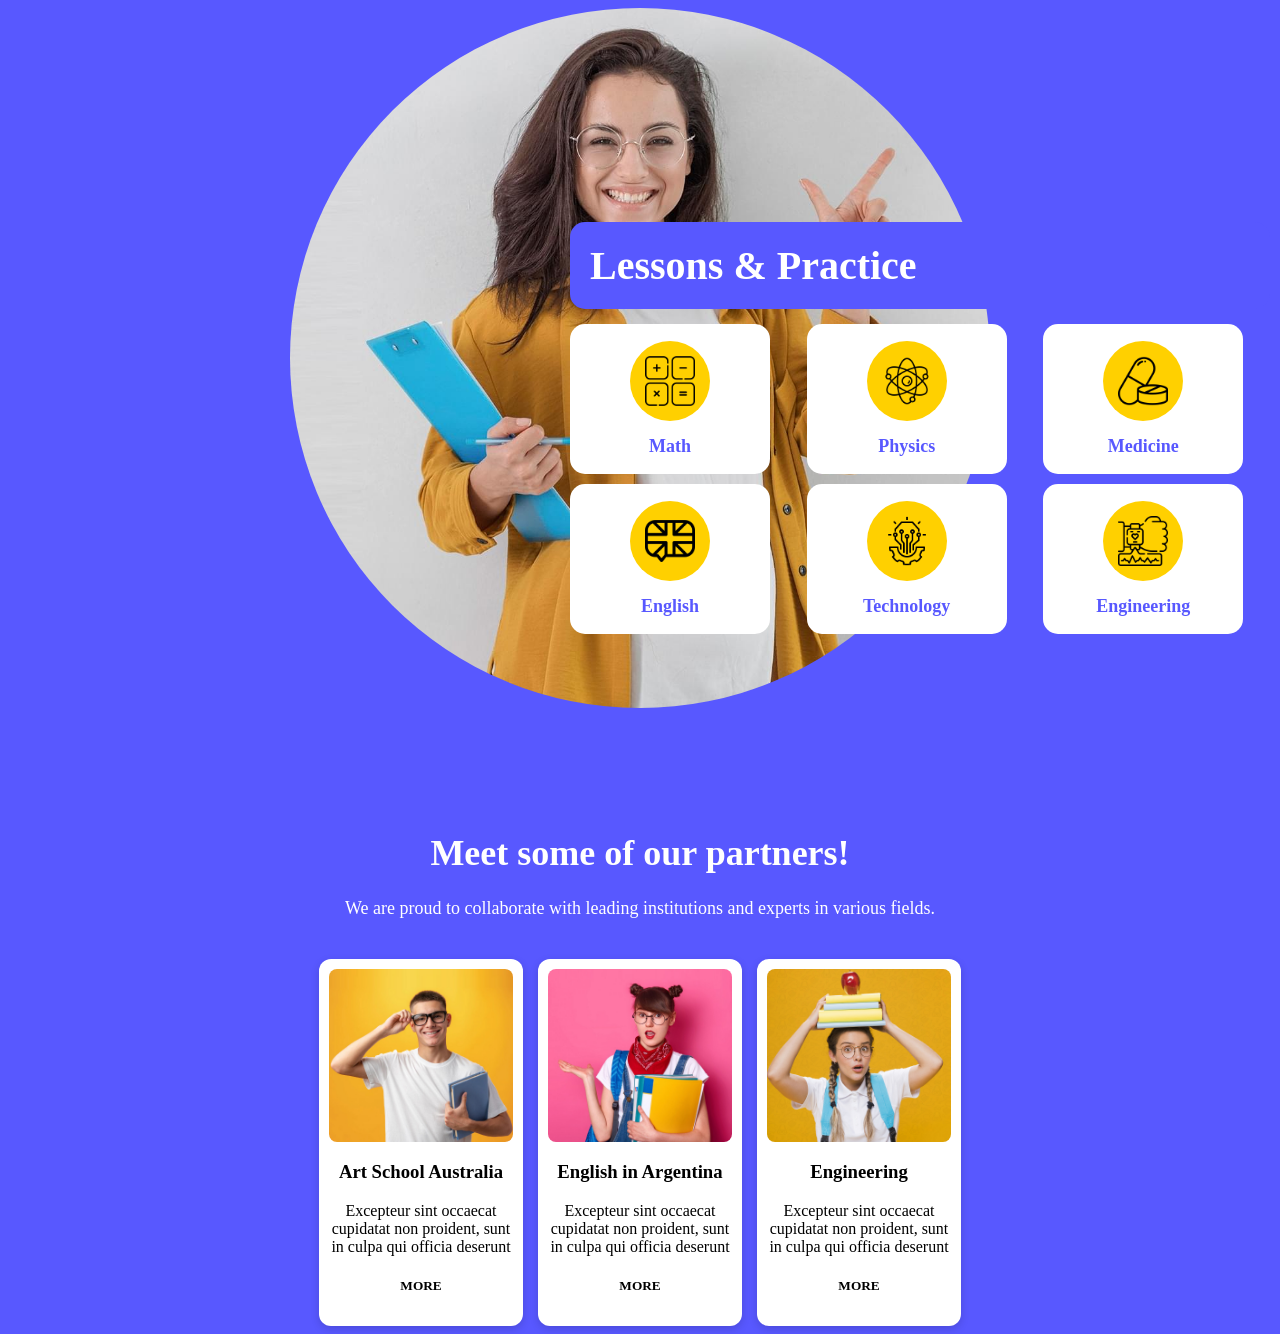
==== lab_3/lab3.html @ 1a6c510c "idk" ====
<html>
    <head>
        <link rel="stylesheet" href="./lab3.css"/>
    </head>
    <body>
        <div class="div12">
            <div class="div1"></div>
            <div class="idkblock1">
                <div class="textblock1"><b>Lessons & Practice</b></div>
                    <div class="textblock">
                        <div class="block1">
                            <div class="image1">
                                <div class="image12"></div>
                            </div>
                            <div class="blocktext1"><b>Math</b></div>
                        </div>
                        <div class="block1">
                            <div class="image1">
                                <div class="image13"></div>
                            </div>
                            <div class="blocktext1"><b>Physics</b></div>
                        </div>
                        <div class="block1">
                            <div class="image1">
                                <div class="image14"></div>
                            </div>
                            <div class="blocktext1"><b>Medicine</b></div>
                        </div>
                        <div class="block1">
                            <div class="image1">
                                <div class="image15"></div>
                            </div>
                            <div class="blocktext1"><b>English</b></div>
                        </div>
                        <div class="block1">
                            <div class="image1">
                                <div class="image16"></div>
                            </div>
                            <div class="blocktext1"><b>Technology</b></div>
                        </div>
                        <div class="block1">
                            <div class="image1">
                                <div class="image17"></div>
                            </div>
                            <div class="blocktext1"><b>Engineering</b></div>
                        </div>
                    </div>
                </div>
            </div>
        <div class="block2">
            <div class="blocktext2">
                <b><h1>Meet some of our partners!</h1></b>
                We are proud to collaborate with leading institutions and experts in various fields.
            </div>
            <div class="cards">
                <div class="card">
                    <img src="images/fg.jpg" alt="xz">
                    <h3><b>Art School Australia</b></h3>
                    <p>
                        Excepteur sint occaecat cupidatat non
                        proident, sunt in culpa qui officia deserunt
                    </p>
                    <div><h5>MORE</h5></div>
                </div>
                <div class="card">
                    <img src="images/22.jpg" alt="xz">
                    <h3><b>English in Argentina</b></h3>
                    <p>
                        Excepteur sint occaecat cupidatat non
                        proident, sunt in culpa qui officia deserunt
                    </p>
                    <div><h5>MORE</h5></div>
                </div>
                <div class="card">
                    <img src="images/fgfgg.jpg" alt="xz">
                    <h3><b>Engineering</b></h3>
                    <p>
                        Excepteur sint occaecat cupidatat non
                        proident, sunt in culpa qui officia deserunt
                    </p>
                    <div><h5>MORE</h5></div>
                </div>
            </div>
        </div>
    </body>
</html>
---- lab_3/lab3.css ----
body {
    background-color: rgb(88, 88, 255);
}
.div12 {
    width: 700px;
    height: 700px;
    margin: 0 auto;
    position: relative;
    display: flex;
    justify-content: center;
    align-items: center;
}

.div1 {
    width: 700px;
    height: 700px;
    background-image: url("images/bbvv.jpg");
    background-size: cover;
    background-position: center;
    border-radius: 100%;
    position: absolute;
    top: 0;
    left: 0;
    z-index: 0;
}

.idkblock1 {
    width: 700px;
    position: absolute;
    top: 60%;
    left: 90%;
    transform: translate(-50%, -50%);
    z-index: 1;
}

.textblock1 {
    width: 100%;
    height: auto;
    font-size: 40px;
    color: white;
    background-color: rgb(88, 88, 255);
    padding: 20px;
    box-sizing: border-box;
    border-radius: 15px;
}

.textblock {
    width: 100%;
    height: auto;
    display: grid;
    grid-template-columns: repeat(3, 1fr);
    gap: 10px;
    padding-top: 15px;
    box-sizing: border-box;
}

.block1 {
    width: 200px;
    height: 150px;
    gap: 15px;
    display: flex;
    flex-direction: column;
    justify-content: center;
    align-items: center;
    background-color: white;
    border-radius: 15px;
}
.image1 {
    width: 80px;
    height: 80px;
    display: flex;
    justify-content: center;
    align-items: center;
    background-color: rgb(255, 208, 0);
    border-radius: 100%;
}
.image12 {
    width: 50px;
    height: 50px;
    background-image: url("images/maths.png");
    background-size: cover;
    background-position: center;
}
.image13 {
    width: 50px;
    height: 50px;
    background-image: url("images/atom.png");
    background-size: cover;
    background-position: center;
}
.image14 {
    width: 50px;
    height: 50px;
    background-image: url("images/medicine.png");
    background-size: cover;
    background-position: center;
}
.image15 {
    width: 50px;
    height: 50px;
    background-image: url("images/english-language.png");
    background-size: cover;
    background-position: center;
}
.image16 {
    width: 50px;
    height: 50px;
    background-image: url("images/technology.png");
    background-size: cover;
    background-position: center;
}
.image17 {
    width: 50px;
    height: 50px;
    background-image: url("images/smart-watch.png");
    background-size: cover;
    background-position: center;
}
.blocktext1 {
    font-size: 18px;
    color: rgb(88, 88, 255);
}
.block2 {
    width: auto;
    height:auto;
}
.blocktext2 {
    font-size: 18px;
    color: white;
    display: flex;
    justify-content: center;
    align-items: center;
    flex-direction: column;
    padding-top: 100px;
}
.cards {
    width: auto;
    display: flex;
    justify-content: center;
    align-items: stretch;
    gap: 15px;
    padding-top: 40px;
}

.card {
    width: 184px;
    background-color: white;
    border-radius: 12px;
    padding: 10px;
    flex-direction: column;
    align-items: center;
    text-align: center;
    box-shadow: 0 3px 8px rgba(0, 0, 0, 0.15);
}
.card img {
    width: 100%;
    height: 173px;
    object-fit: cover;
    border-radius: 8px;
}
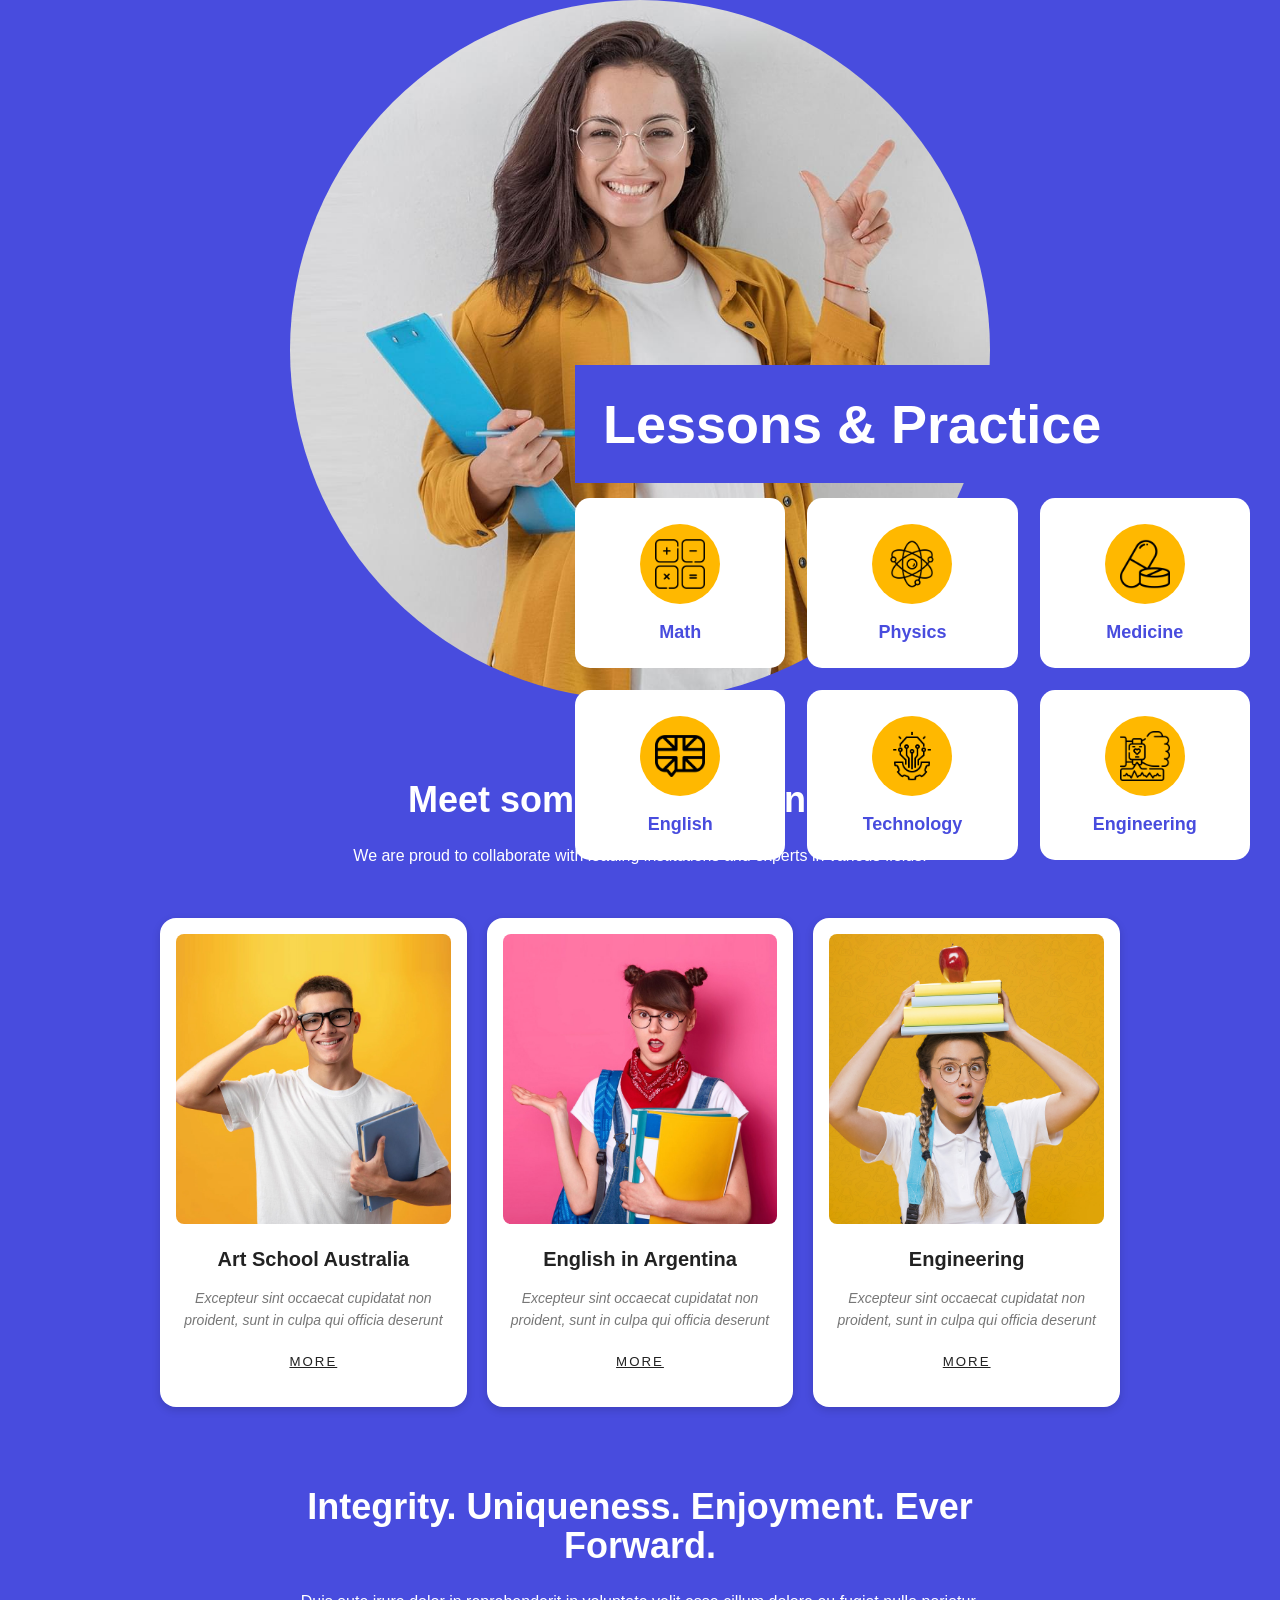
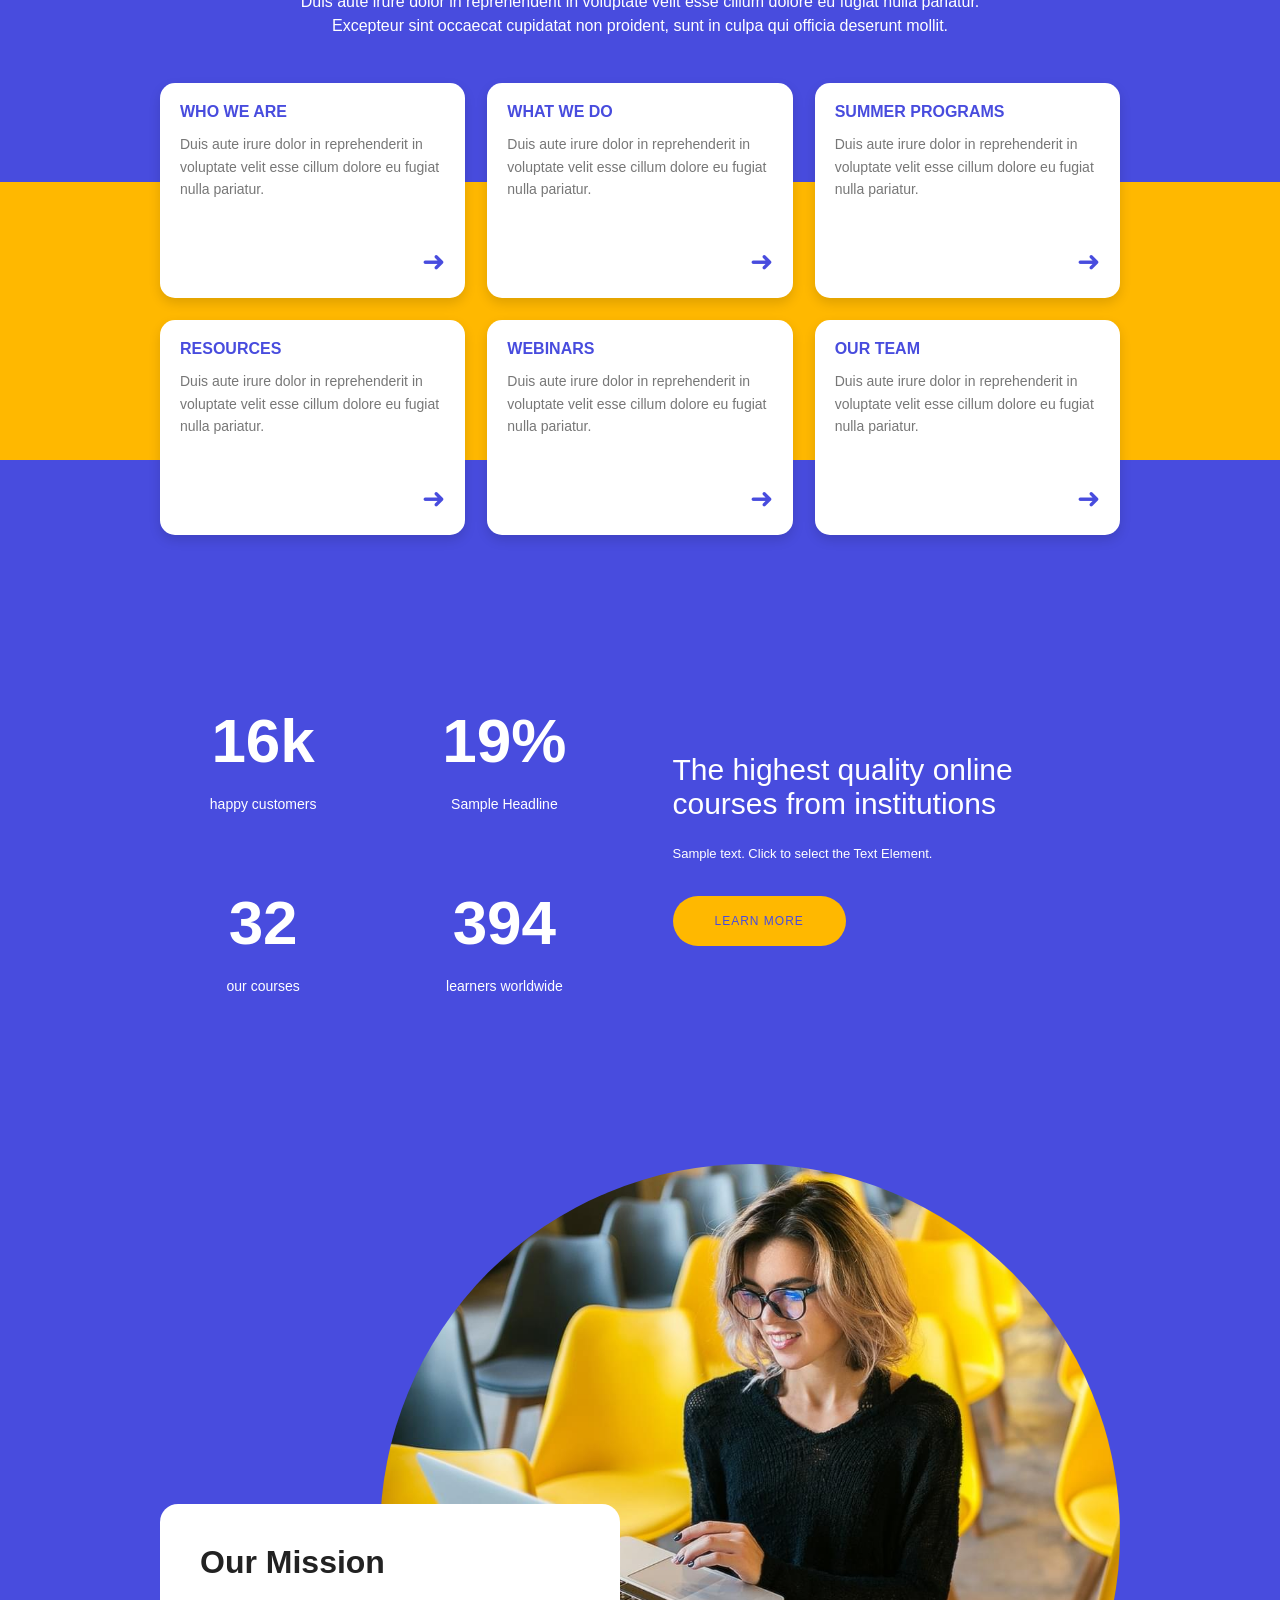
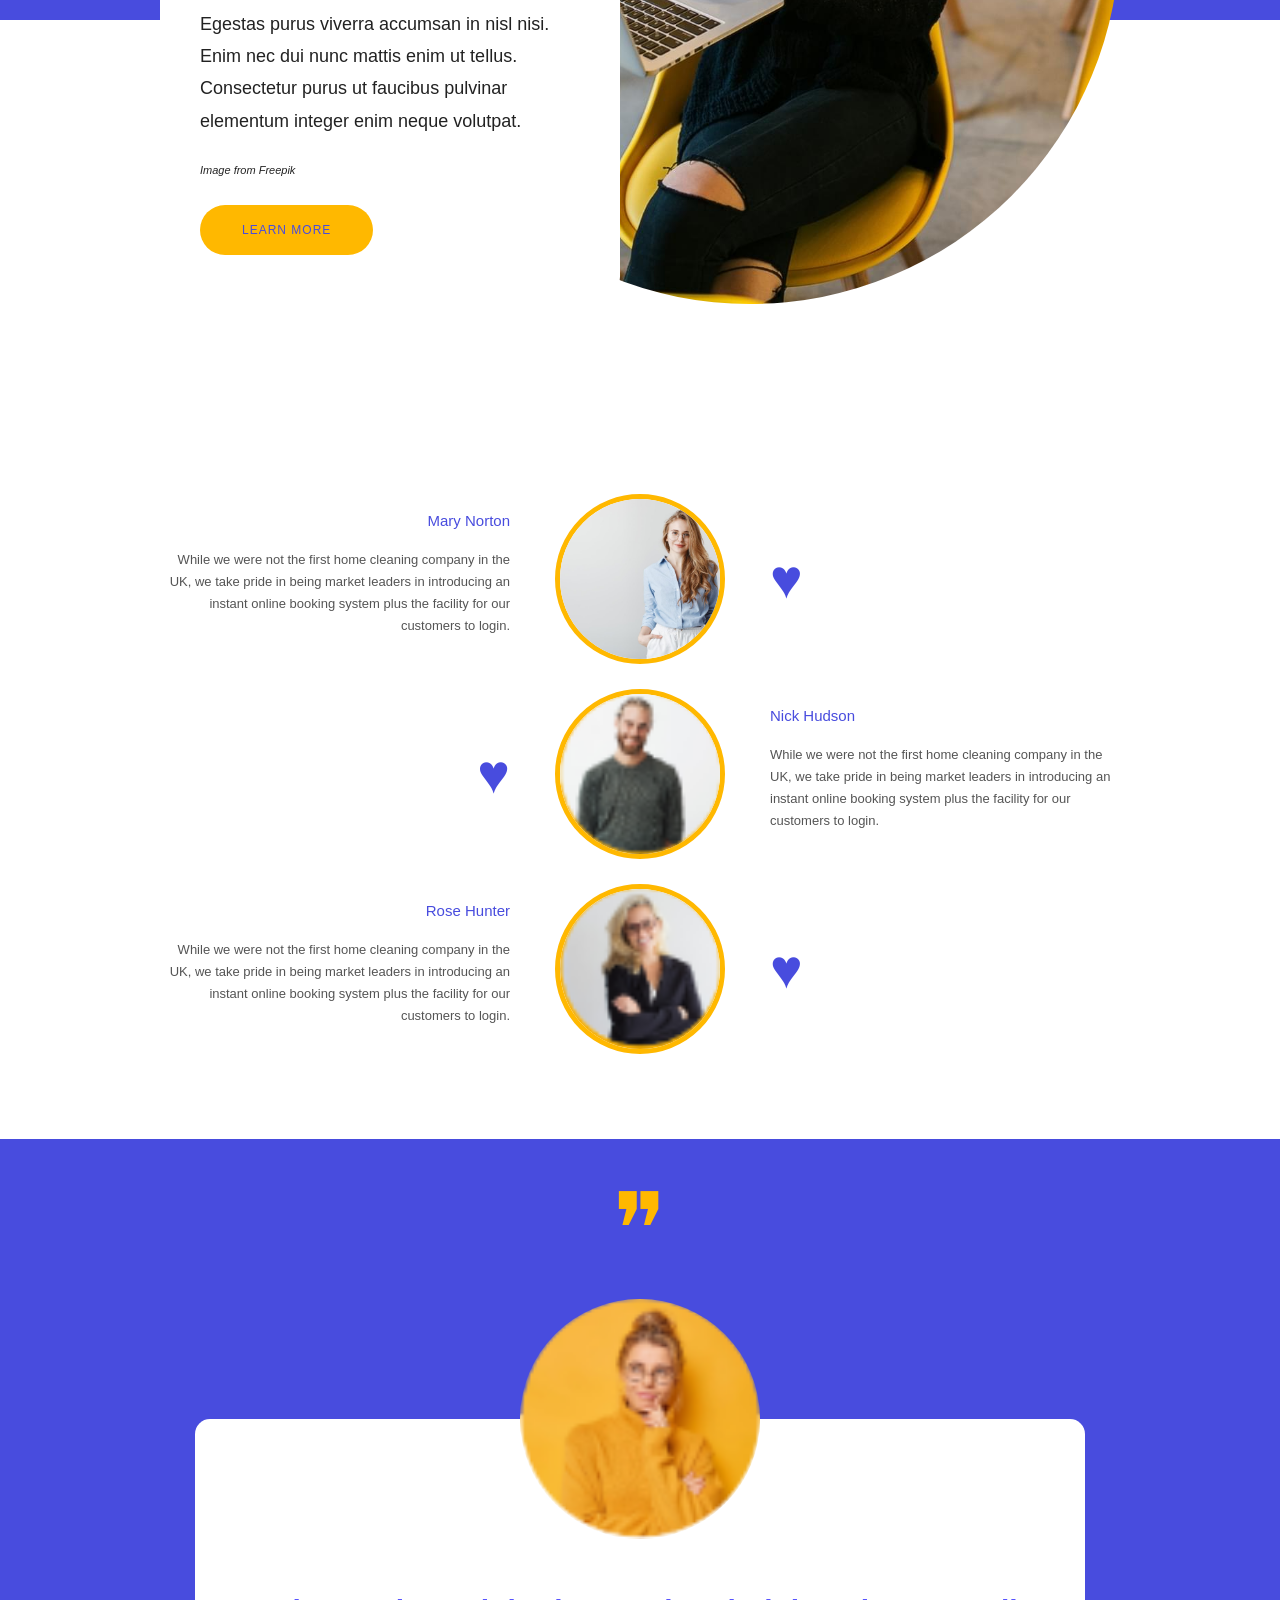
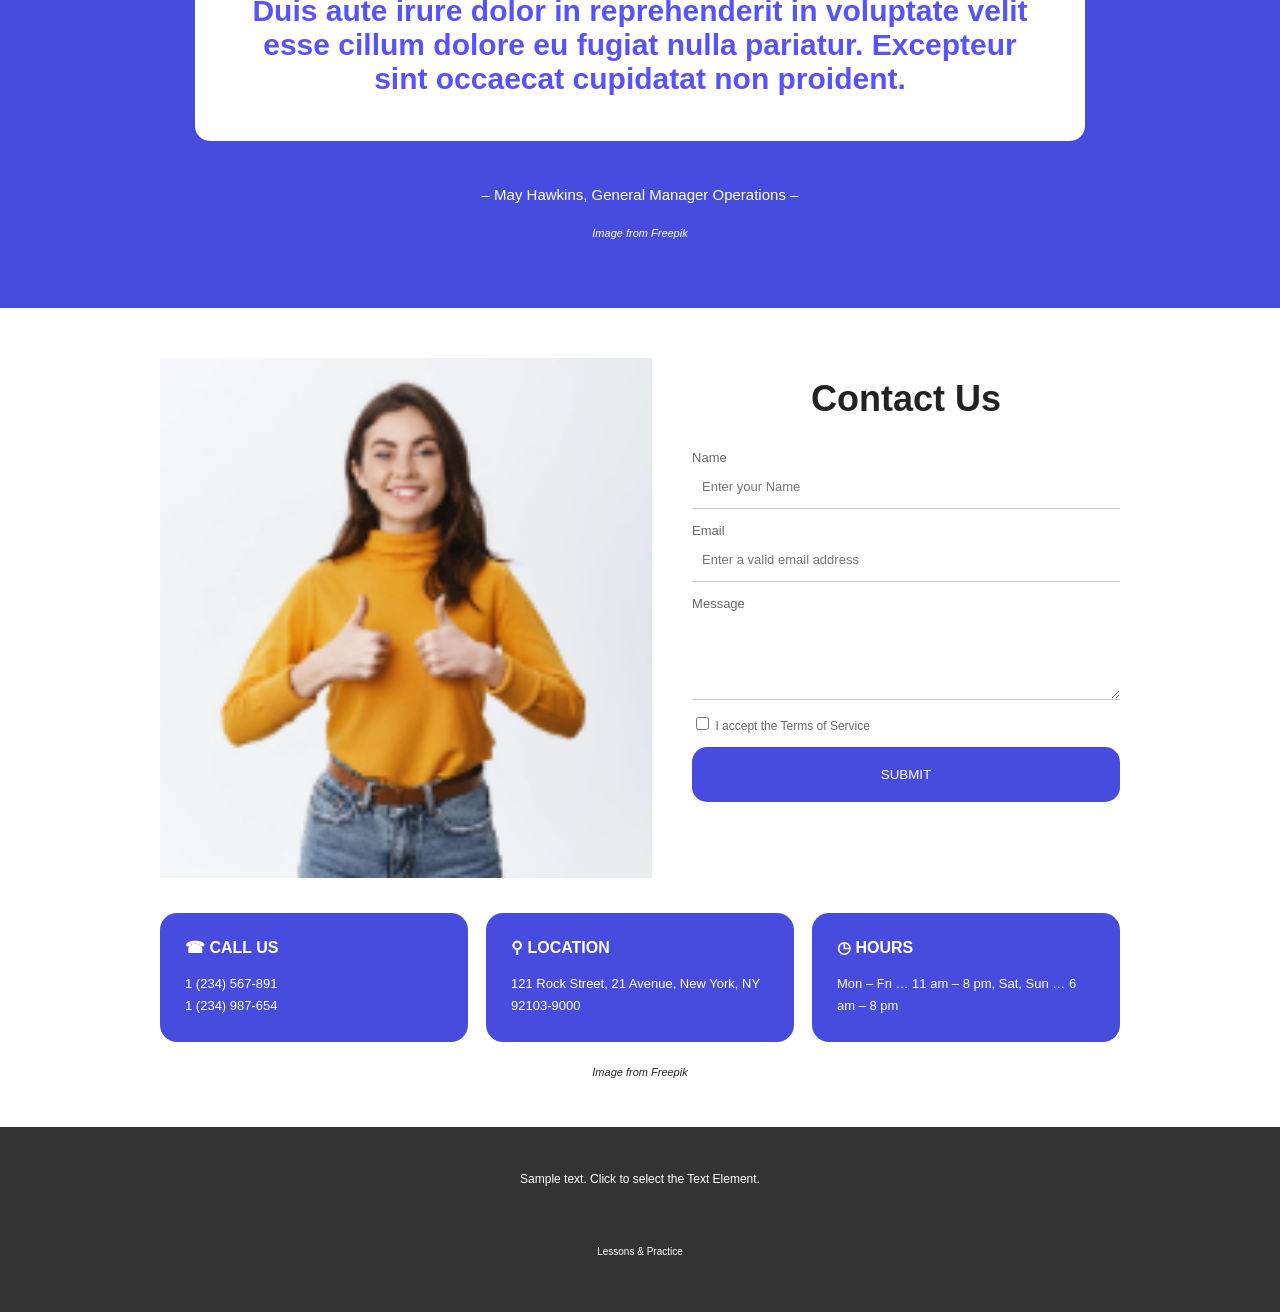
==== commit 71a38f8d: "lab3" ====
--- a/lab_3/lab3.html
+++ b/lab_3/lab3.html
@@ -82,5 +82,70 @@
                 </div>
             </div>
         </div>
+        <div class="block3">
+            <div class="blocktext2">
+                <b><h1>Integrity. Uniqueness. Enjoyment. Ever Forward.</h1></b>
+                Duis aute irure dolor in reprehenderit in voluptate velit esse cillum dolore eu fugiat nulla pariatur.<br>Excepteur sint occaecat cupidatat non proident, sunt in culpa qui officia deserunt mollit.</br>
+            </div>
+            <div class="textblock">
+                <div class="miniblock3">
+                    <div class="blocktext3"><b><h5>WHO WE ARE</h5></b></div>
+                    <div class="blocktext31">Duis aute irure dolor in reprehenderit in voluptate velit esse cillum dolore eu fugiat nulla pariatur.</div>
+                    <div class="arrow" aria-hidden="true">➜</div>
+                </div>
+                <div class="miniblock3">
+                    <div class="blocktext3"><b><h5>WHAT WE DO</h5></b></div>
+                    <div class="blocktext31">Duis aute irure dolor in reprehenderit in voluptate velit esse cillum dolore eu fugiat nulla pariatur.</div>
+                    <div class="arrow" aria-hidden="true">➜</div>
+                </div>
+                <div class="miniblock3">
+                    <div class="blocktext3"><b><h5>SUMMER PROGRAMS</h5></b></div>
+                    <div class="blocktext31">Duis aute irure dolor in reprehenderit in voluptate velit esse cillum dolore eu fugiat nulla pariatur.</div>
+                    <div class="arrow" aria-hidden="true">➜</div>
+                </div>
+                <div class="miniblock3">
+                    <div class="blocktext3"><b><h5>RESOURCES</h5></b></div>
+                    <div class="blocktext31">Duis aute irure dolor in reprehenderit in voluptate velit esse cillum dolore eu fugiat nulla pariatur.</div>
+                    <div class="arrow" aria-hidden="true">➜</div>
+                </div>
+                <div class="miniblock3">
+                    <div class="blocktext3"><b><h5>WEBINARS</h5></b></div>
+                    <div class="blocktext31">Duis aute irure dolor in reprehenderit in voluptate velit esse cillum dolore eu fugiat nulla pariatur.</div>
+                    <div class="arrow" aria-hidden="true">➜</div>
+                </div>
+                <div class="miniblock3">
+                    <div class="blocktext3"><b><h5>OUR TEAM</h5></b></div>
+                    <div class="blocktext31">Duis aute irure dolor in reprehenderit in voluptate velit esse cillum dolore eu fugiat nulla pariatur.</div>
+                    <div class="arrow" aria-hidden="true">➜</div>
+                </div>
+            </div>
+        </div>
+        <section class="block4 section-wrap" id="courses">
+            <div class="statistics">
+                <div><strong>16k</strong><span>happy customers</span></div>
+                <div><strong>19%</strong><span>Sample Headline</span></div>
+                <div><strong>32</strong><span>our courses</span></div>
+                <div><strong>394</strong><span>learners worldwide</span></div>
+            </div>
+            <div class="courses-text"><h2>The highest quality online courses from institutions</h2><p>Sample text. Click to select the Text Element.</p><a class="yellow-button" href="#contact">LEARN MORE</a></div>
+        </section>
+        <section class="block5" id="mission">
+            <div class="mission-layout section-wrap">
+                <img class="mission-photo" src="images/jhj.jpg" alt="xz">
+                <div class="mission-card">
+                    <h2>Our Mission</h2><p>Egestas purus viverra accumsan in nisl nisi. Enim nec dui nunc mattis enim ut tellus. Consectetur purus ut faucibus pulvinar elementum integer enim neque volutpat.</p><p class="credit">Image from Freepik</p><a class="yellow-button" href="#contact">LEARN MORE</a></div>
+            </div>
+        </section>
+        <section class="block6 section-wrap" aria-label="Our community">
+            <article class="person">
+                <div class="person-copy"><h3>Mary Norton</h3><p>While we were not the first home cleaning company in the UK, we take pride in being market leaders in introducing an instant online booking system plus the facility for our customers to login.</p></div>
+                <img src="images/758b5559-c3ba-4155-a732-78d6fab8bfcd.jpg" alt="xz"><a class="social" href="https://twitter.com/" aria-label="Twitter">♥</a></article>
+            <article class="person reverse"><div class="person-copy"><h3>Nick Hudson</h3><p>While we were not the first home cleaning company in the UK, we take pride in being market leaders in introducing an instant online booking system plus the facility for our customers to login.</p></div><img src="[data-uri]" alt="Nick Hudson"><a class="social" href="https://twitter.com/" aria-label="Twitter">♥</a></article>
+            <article class="person"><div class="person-copy"><h3>Rose Hunter</h3><p>While we were not the first home cleaning company in the UK, we take pride in being market leaders in introducing an instant online booking system plus the facility for our customers to login.</p></div><img src="[data-uri]" alt="Rose Hunter"><a class="social" href="https://twitter.com/" aria-label="Twitter">♥</a></article>
+        </section>
+        <section class="block7"><div class="testimonial section-wrap"><div class="quote-mark">❞</div><div class="quote-card"><img src="[data-uri]" alt="May Hawkins"><blockquote>Duis aute irure dolor in reprehenderit in voluptate velit esse cillum dolore eu fugiat nulla pariatur. Excepteur sint occaecat cupidatat non proident.</blockquote></div><p class="quote-author">– May Hawkins, General Manager Operations –</p><p class="credit">Image from Freepik</p></div></section>
+        <section class="block8" id="contact"><div class="section-wrap"><div class="contact-layout"><img class="contact-photo" src="[data-uri]" alt="Teacher in a yellow sweater"><form class="contact-form"><h2>Contact Us</h2><label>Name<input type="text" name="name" placeholder="Enter your Name" required></label><label>Email<input type="email" name="email" placeholder="Enter a valid email address" required></label><label>Message<textarea name="message" rows="4" required></textarea></label><label class="terms"><input type="checkbox" required> I accept the Terms of Service</label><button type="submit">SUBMIT</button><p class="form-status" role="status"></p></form></div><div class="contact-cards"><div><h3>☎ CALL US</h3><p>1 (234) 567-891<br>1 (234) 987-654</p></div><div><h3>⚲ LOCATION</h3><p>121 Rock Street, 21 Avenue, New York, NY 92103-9000</p></div><div><h3>◷ HOURS</h3><p>Mon – Fri … 11 am – 8 pm, Sat, Sun … 6 am – 8 pm</p></div></div><p class="credit">Image from Freepik</p></div></section>
+        <footer><p>Sample text. Click to select the Text Element.</p><p>Lessons &amp; Practice</p></footer>
+        <script>document.querySelector('.contact-form').addEventListener('submit',function(event){event.preventDefault();this.querySelector('.form-status').textContent='This is a demo form. Message sending is not connected.';});</script>
     </body>
 </html>
--- a/lab_3/lab3.css
+++ b/lab_3/lab3.css
@@ -1,5 +1,8 @@
 body {
-    background-color: rgb(88, 88, 255);
+    margin: 0;
+    background: var(--blue);
+    font-family: Arial,Helvetica,sans-serif;
+    color: white;
 }
 .div12 {
     width: 700px;
@@ -25,23 +28,23 @@
 }
 
 .idkblock1 {
-    width: 700px;
+    width: 675px;
     position: absolute;
-    top: 60%;
-    left: 90%;
-    transform: translate(-50%, -50%);
+    top: 365px;
+    left: 285px;
+    transform: none;
     z-index: 1;
 }
 
 .textblock1 {
     width: 100%;
     height: auto;
-    font-size: 40px;
+    font-size: 54px;
     color: white;
-    background-color: rgb(88, 88, 255);
-    padding: 20px;
+    background: var(--blue);
+    padding: 28px;
     box-sizing: border-box;
-    border-radius: 15px;
+    border-radius: 0;
 }
 
 .textblock {
@@ -49,15 +52,15 @@
     height: auto;
     display: grid;
     grid-template-columns: repeat(3, 1fr);
-    gap: 10px;
+    gap: 22px;
     padding-top: 15px;
     box-sizing: border-box;
 }
 
 .block1 {
-    width: 200px;
-    height: 150px;
-    gap: 15px;
+    width: 100%;
+    height: 170px;
+    gap: 18px;
     display: flex;
     flex-direction: column;
     justify-content: center;
@@ -71,7 +74,7 @@
     display: flex;
     justify-content: center;
     align-items: center;
-    background-color: rgb(255, 208, 0);
+    background: var(--yellow);
     border-radius: 100%;
 }
 .image12 {
@@ -118,43 +121,426 @@
 }
 .blocktext1 {
     font-size: 18px;
-    color: rgb(88, 88, 255);
+    color: var(--blue);
 }
 .block2 {
     width: auto;
     height:auto;
 }
 .blocktext2 {
-    font-size: 18px;
+    width: auto;
+    font-size: 16px;
     color: white;
     display: flex;
     justify-content: center;
     align-items: center;
+    text-align: center;
     flex-direction: column;
-    padding-top: 100px;
+    padding-top: 80px;
+    line-height: 1.5;
 }
 .cards {
     width: auto;
     display: flex;
     justify-content: center;
     align-items: stretch;
-    gap: 15px;
-    padding-top: 40px;
-}
-
+    gap: 20px;
+    padding-top: 50px;
+}
 .card {
-    width: 184px;
+    width: calc((100% - 40px)/3);
     background-color: white;
-    border-radius: 12px;
-    padding: 10px;
+    border-radius: 16px;
+    padding: 16px;
     flex-direction: column;
     align-items: center;
     text-align: center;
     box-shadow: 0 3px 8px rgba(0, 0, 0, 0.15);
+    color: #222;
 }
 .card img {
     width: 100%;
-    height: 173px;
+    height: 290px;
     object-fit: cover;
     border-radius: 8px;
+}
+.block3 {
+    width: min(100% - 40px,960px);
+    height: auto;
+    margin: 0 auto;
+    position: relative;
+    justify-content: center;
+    align-items: center;
+    padding-bottom: 70px;
+    isolation: isolate;
+}
+.miniblock3 {
+    width: auto;
+    height: 215px;
+    display: flex;
+    flex-direction: column;
+    margin: 0;
+    background-color: white;
+    border-radius: 15px;
+    padding: 20px;
+    color: #777;
+    gap: 12px;
+    box-shadow: 0 5px 12px #0002;
+}
+.blocktext3 {
+    font-size: 18px;
+    color: var(--blue);
+}
+.miniblock3 div {
+    width: auto;
+}
+.blocktext31 {
+    opacity: 1;
+    font-size: 14px;
+    line-height: 1.6;
+}
+.arrow {
+    align-items: center;
+    text-align: right;
+    color: var(--blue);
+    font-size: 28px;
+    margin-top: auto;
+}
+.block3 section {
+    background-color: yellow;
+    width: auto;
+    height: 200px;
+}
+:root {
+    --blue: #484cde;
+    --yellow: #ffb800;
+}
+* {
+    box-sizing: border-box;
+}
+html {
+    scroll-behavior: smooth;
+}
+h1,h2,h3,p {
+    margin-top: 0;
+}
+h1 {
+    font-size: 36px;
+}
+h2 {
+    font-size: 32px;
+}
+a {
+    color: inherit;
+}
+.section-wrap {
+    width: min(100% - 40px,960px);
+    margin: 0 auto;
+}
+.block2,.block3 {
+    width: min(100% - 40px,960px);
+    margin: auto;
+}
+.blocktext2 h1 {
+    line-height: 1.1;
+    max-width: 780px;
+}
+.card h3 {
+    font-size: 20px;
+    margin: 24px 0 16px;
+}
+.card p {
+    font-size: 14px;
+    line-height: 1.6;
+    font-style: italic;
+    color: #777;
+}
+.card h5 {
+    text-decoration: underline;
+    letter-spacing: 2px;
+    font-weight: 400;
+}
+.block3:before {
+    content: "";
+    position: absolute;
+    top: 375px;
+    bottom: 145px;
+    left: calc((960px - 100vw)/2);
+    width: 100vw;
+    background: var(--yellow);
+    z-index: -1;
+}
+.block3 .textblock {
+    padding-top: 45px;
+}
+.blocktext3 h5 {
+    margin: 0;
+    font-size: 16px;
+}
+.blocktext3,.arrow {
+    color: var(--blue);
+}
+.block4 {
+    display: grid;
+    grid-template-columns: 1fr 1fr;
+    gap: 65px;
+    padding-top: 100px;
+    padding-bottom: 170px;
+    align-items: center;
+}
+.statistics {
+    display: grid;
+    grid-template-columns: 1fr 1fr;
+    gap: 75px 35px;
+    text-align: center;
+}
+.statistics strong {
+    display: block;
+    font-size: 62px;
+}
+.statistics span {
+    display: block;
+    font-size: 14px;
+    margin-top: 20px;
+}
+.courses-text h2 {
+    font-size: 30px;
+    font-weight: 400;
+}
+.courses-text p {
+    font-size: 13px;
+    margin: 25px 0 35px;
+}
+.yellow-button {
+    display: inline-block;
+    padding: 18px 42px;
+    border-radius: 35px;
+    background: var(--yellow);
+    color: var(--blue);
+    font-size: 12px;
+    text-decoration: none;
+    letter-spacing: 1px;
+}
+.block5 {
+    background: linear-gradient(to bottom,var(--blue) 53%,white 53%);
+    color: #222;
+}
+.mission-layout {
+    position: relative;
+    min-height: 860px;
+}
+.mission-photo {
+    display: block;
+    width: 740px;
+    height: 740px;
+    object-fit: cover;
+    border-radius: 50%;
+    margin-left: auto;
+}
+.mission-card {
+    position: absolute;
+    left: 0;
+    top: 340px;
+    width: 460px;
+    background: white;
+    padding: 40px;
+    border-radius: 18px;
+}
+.mission-card p {
+    font-size: 18px;
+    line-height: 1.8;
+}
+.credit {
+    font-size: 11px!important;
+    font-style: italic;
+    text-align: center;
+    margin: 24px 0;
+}
+.mission-card .credit {
+    text-align: left;
+}
+.block6 {
+    background: white;
+    color: #555;
+    padding-top: 70px;
+    padding-bottom: 60px;
+    width: 100%;
+    padding-left: max(20px,calc((100% - 960px)/2));
+    padding-right: max(20px,calc((100% - 960px)/2));
+}
+.block6:before {
+    content: "";
+    position: absolute;
+    left: 0;
+    right: 0;
+    z-index: -1;
+    background: white;
+}
+.person {
+    display: grid;
+    grid-template-columns: 1fr 170px 1fr;
+    gap: 45px;
+    align-items: center;
+    margin-bottom: 25px;
+}
+.person-copy {
+    text-align: right;
+    font-size: 13px;
+    line-height: 1.7;
+}
+.person-copy h3 {
+    font-size: 15px;
+    color: var(--blue);
+    font-weight: 400;
+}
+.person img {
+    width: 170px;
+    height: 170px;
+    border: 5px solid var(--yellow);
+    border-radius: 50%;
+    object-fit: cover;
+    object-position: center;
+}
+.social {
+    font-size: 55px;
+    color: var(--blue);
+    text-decoration: none;
+    justify-self: start;
+}
+.reverse .person-copy {
+    grid-column: 3;
+    grid-row: 1;
+    text-align: left;
+}
+.reverse img {
+    grid-column: 2;
+    grid-row: 1;
+}
+.reverse .social {
+    grid-column: 1;
+    grid-row: 1;
+    justify-self: end;
+}
+.block7 {
+    padding: 40px 0 45px;
+}
+.testimonial {
+    text-align: center;
+}
+.quote-mark {
+    font-size: 100px;
+    color: var(--yellow);
+    line-height: 1;
+    margin-bottom: 140px;
+}
+.quote-card {
+    position: relative;
+    background: white;
+    border-radius: 15px;
+    padding: 155px 55px 45px;
+    margin: 0 35px;
+    color: #5753ff;
+}
+.quote-card img {
+    position: absolute;
+    width: 240px;
+    height: 240px;
+    object-fit: cover;
+    border-radius: 50%;
+    top: -120px;
+    left: 50%;
+    transform: translateX(-50%);
+}
+.quote-card blockquote {
+    font-size: 30px;
+    font-weight: bold;
+    margin: 20px 0 0;
+}
+.quote-author {
+    font-size: 15px;
+    margin-top: 45px;
+}
+.block8 {
+    background: white;
+    color: #222;
+    padding: 50px 0 25px;
+}
+.contact-layout {
+    display: grid;
+    grid-template-columns: 1.15fr 1fr;
+    gap: 40px;
+}
+.contact-photo {
+    width: 100%;
+    height: 520px;
+    object-fit: cover;
+}
+.contact-form {
+    padding: 20px 0;
+}
+.contact-form h2 {
+    text-align: center;
+    font-size: 36px;
+}
+.contact-form label {
+    display: block;
+    font-size: 13px;
+    color: #666;
+    margin: 14px 0;
+}
+.contact-form input:not([type=checkbox]),.contact-form textarea {
+    display: block;
+    width: 100%;
+    padding: 14px 10px;
+    border: 0;
+    border-bottom: 1px solid #ccc;
+    font: inherit;
+    resize: vertical;
+}
+.contact-form .terms {
+    font-size: 12px;
+}
+.contact-form button {
+    width: 100%;
+    border: 0;
+    border-radius: 15px;
+    background: var(--blue);
+    color: white;
+    padding: 20px;
+    cursor: pointer;
+}
+.form-status {
+    font-size: 13px;
+    line-height: 1.5;
+}
+.contact-cards {
+    display: grid;
+    grid-template-columns: repeat(3,1fr);
+    gap: 18px;
+    margin-top: 35px;
+}
+.contact-cards>div {
+    background: var(--blue);
+    color: white;
+    border-radius: 17px;
+    padding: 25px;
+}
+.contact-cards h3 {
+    font-size: 16px;
+}
+.contact-cards p {
+    font-size: 13px;
+    line-height: 1.7;
+    margin: 0;
+}
+footer {
+    background: #333;
+    text-align: center;
+    padding: 45px 20px;
+    color: white;
+    font-size: 12px;
+}
+footer p+p {
+    margin-top: 60px;
+    font-size: 10px;
 }
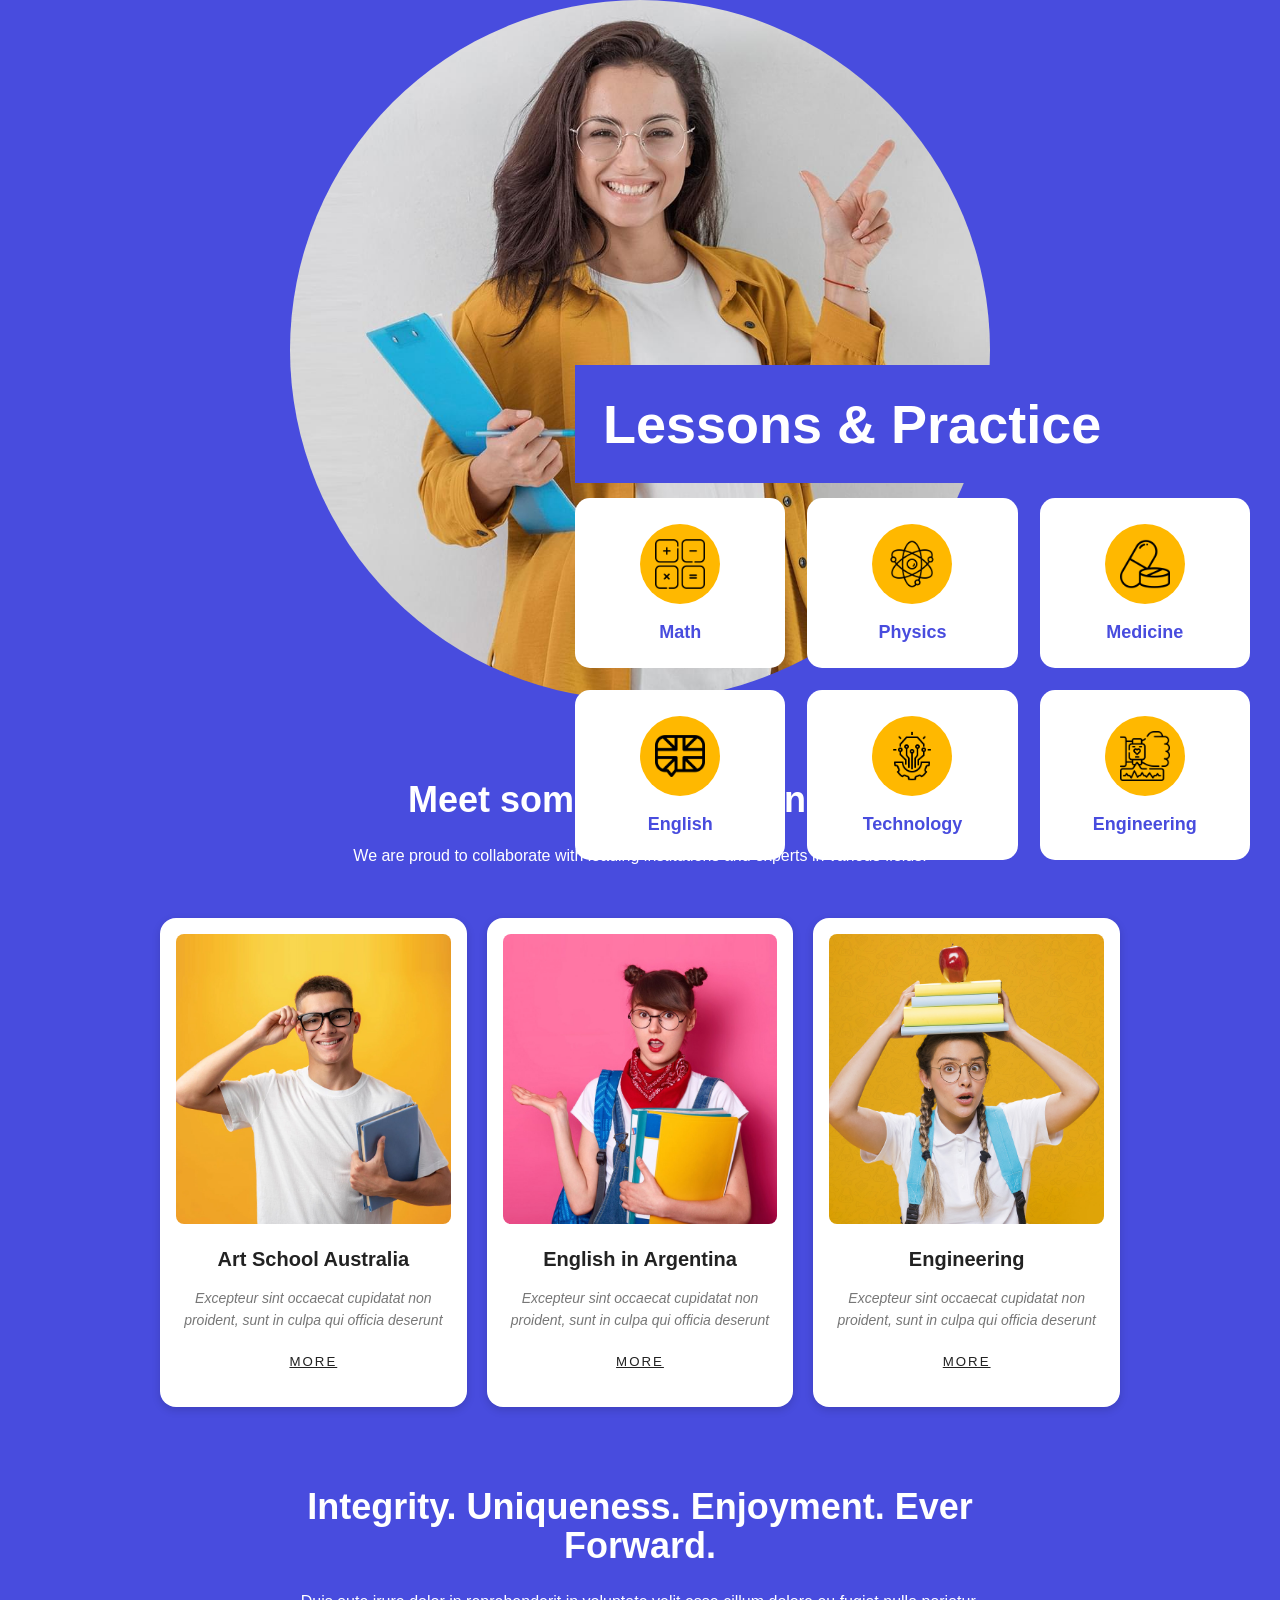
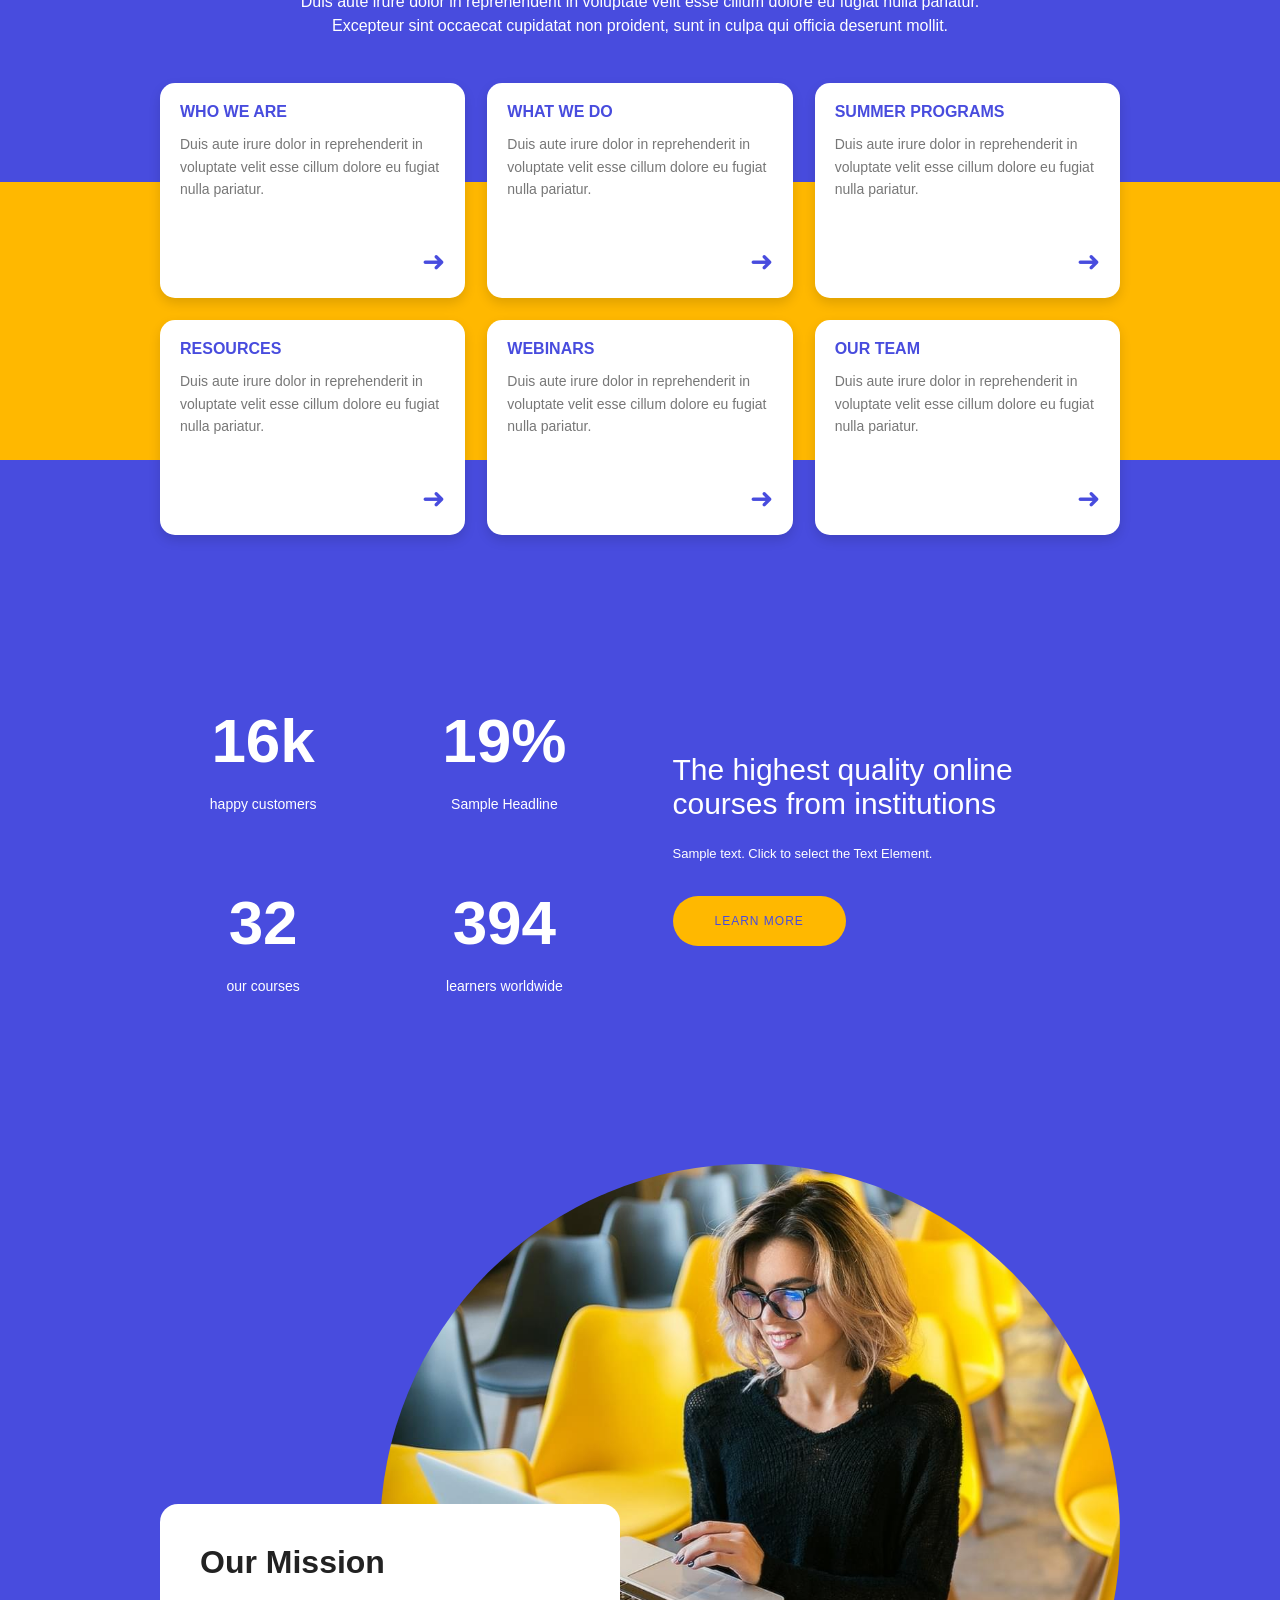
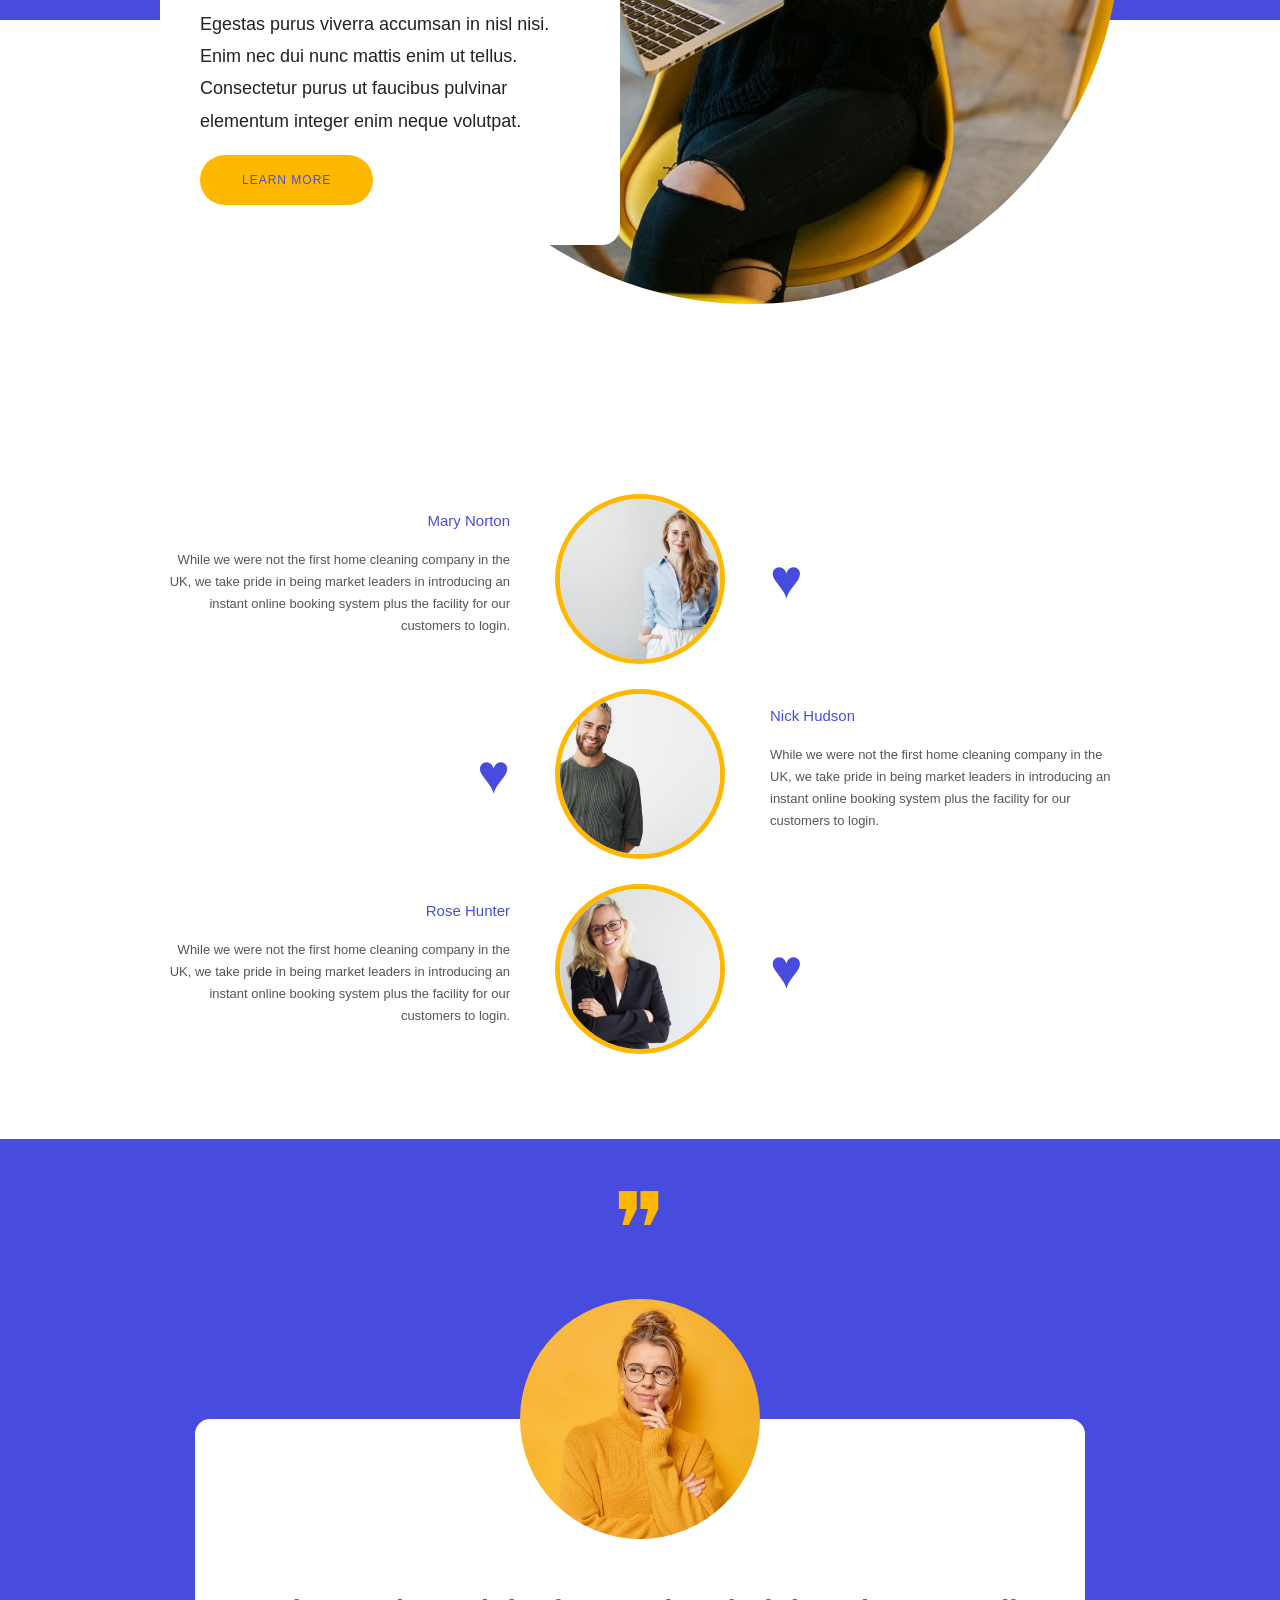
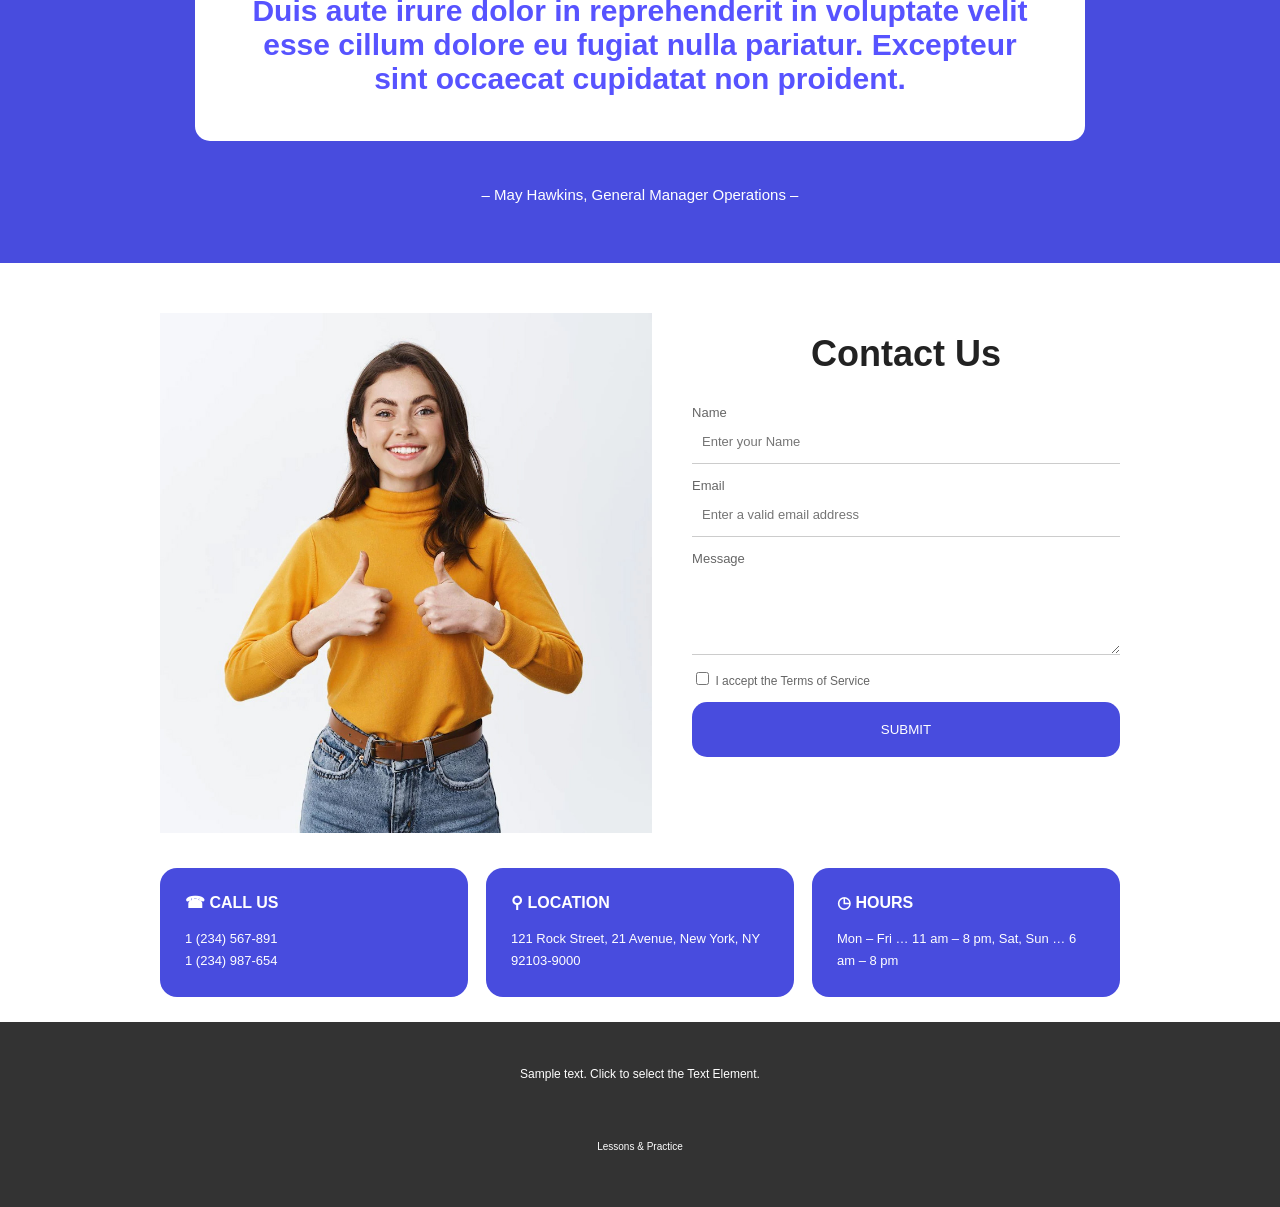
==== commit 91496a43: "lab3new" ====
--- a/lab_3/lab3.html
+++ b/lab_3/lab3.html
@@ -127,25 +127,68 @@
                 <div><strong>32</strong><span>our courses</span></div>
                 <div><strong>394</strong><span>learners worldwide</span></div>
             </div>
-            <div class="courses-text"><h2>The highest quality online courses from institutions</h2><p>Sample text. Click to select the Text Element.</p><a class="yellow-button" href="#contact">LEARN MORE</a></div>
+            <div class="courses-text"><h2>The highest quality online courses from institutions</h2>
+                <p>Sample text. Click to select the Text Element.</p><a class="yellow-button" href="#contact">LEARN MORE</a>
+            </div>
         </section>
         <section class="block5" id="mission">
             <div class="mission-layout section-wrap">
                 <img class="mission-photo" src="images/jhj.jpg" alt="xz">
                 <div class="mission-card">
-                    <h2>Our Mission</h2><p>Egestas purus viverra accumsan in nisl nisi. Enim nec dui nunc mattis enim ut tellus. Consectetur purus ut faucibus pulvinar elementum integer enim neque volutpat.</p><p class="credit">Image from Freepik</p><a class="yellow-button" href="#contact">LEARN MORE</a></div>
+                    <h2>Our Mission</h2>
+                    <p>Egestas purus viverra accumsan in nisl nisi. Enim nec dui nunc mattis enim ut tellus. Consectetur purus ut faucibus pulvinar elementum integer enim neque volutpat.</p>
+                    <a class="yellow-button" href="#contact">LEARN MORE</a></div>
             </div>
         </section>
         <section class="block6 section-wrap" aria-label="Our community">
             <article class="person">
-                <div class="person-copy"><h3>Mary Norton</h3><p>While we were not the first home cleaning company in the UK, we take pride in being market leaders in introducing an instant online booking system plus the facility for our customers to login.</p></div>
-                <img src="images/758b5559-c3ba-4155-a732-78d6fab8bfcd.jpg" alt="xz"><a class="social" href="https://twitter.com/" aria-label="Twitter">♥</a></article>
-            <article class="person reverse"><div class="person-copy"><h3>Nick Hudson</h3><p>While we were not the first home cleaning company in the UK, we take pride in being market leaders in introducing an instant online booking system plus the facility for our customers to login.</p></div><img src="[data-uri]" alt="Nick Hudson"><a class="social" href="https://twitter.com/" aria-label="Twitter">♥</a></article>
-            <article class="person"><div class="person-copy"><h3>Rose Hunter</h3><p>While we were not the first home cleaning company in the UK, we take pride in being market leaders in introducing an instant online booking system plus the facility for our customers to login.</p></div><img src="[data-uri]" alt="Rose Hunter"><a class="social" href="https://twitter.com/" aria-label="Twitter">♥</a></article>
+                <div class="person-copy">
+                    <h3>Mary Norton</h3>
+                    <p>While we were not the first home cleaning company in the UK, we take pride in being market leaders in introducing an instant online booking system plus the facility for our customers to login.</p></div>
+                    <img src="images/758b5559-c3ba-4155-a732-78d6fab8bfcd.jpg" alt="xz"><a class="social">♥</a></article>
+                </div>
+            <article class="person reverse">
+                <div class="person-copy">
+                    <h3>Nick Hudson</h3>
+                    <p>While we were not the first home cleaning company in the UK, we take pride in being market leaders in introducing an instant online booking system plus the facility for our customers to login.</p>
+                </div>
+                <img src="images/a7c767cf-3a26-4f01-874d-14261d2c39a7.jpg" alt="xz">
+                <a class="social" href="" aria-label="Twitter">♥</a>
+            </article>
+            <article class="person">
+                <div class="person-copy">
+                    <h3>Rose Hunter</h3>
+                    <p>While we were not the first home cleaning company in the UK, we take pride in being market leaders in introducing an instant online booking system plus the facility for our customers to login.</p>
+                </div>
+                <img src="images/e916e899-9128-4aac-8760-007d5815c973.jpg" alt="xz">
+                <a class="social" href="" aria-label="Twitter">♥</a>
+            </article>
         </section>
-        <section class="block7"><div class="testimonial section-wrap"><div class="quote-mark">❞</div><div class="quote-card"><img src="[data-uri]" alt="May Hawkins"><blockquote>Duis aute irure dolor in reprehenderit in voluptate velit esse cillum dolore eu fugiat nulla pariatur. Excepteur sint occaecat cupidatat non proident.</blockquote></div><p class="quote-author">– May Hawkins, General Manager Operations –</p><p class="credit">Image from Freepik</p></div></section>
-        <section class="block8" id="contact"><div class="section-wrap"><div class="contact-layout"><img class="contact-photo" src="[data-uri]" alt="Teacher in a yellow sweater"><form class="contact-form"><h2>Contact Us</h2><label>Name<input type="text" name="name" placeholder="Enter your Name" required></label><label>Email<input type="email" name="email" placeholder="Enter a valid email address" required></label><label>Message<textarea name="message" rows="4" required></textarea></label><label class="terms"><input type="checkbox" required> I accept the Terms of Service</label><button type="submit">SUBMIT</button><p class="form-status" role="status"></p></form></div><div class="contact-cards"><div><h3>☎ CALL US</h3><p>1 (234) 567-891<br>1 (234) 987-654</p></div><div><h3>⚲ LOCATION</h3><p>121 Rock Street, 21 Avenue, New York, NY 92103-9000</p></div><div><h3>◷ HOURS</h3><p>Mon – Fri … 11 am – 8 pm, Sat, Sun … 6 am – 8 pm</p></div></div><p class="credit">Image from Freepik</p></div></section>
+        <section class="block7"><div class="testimonial section-wrap">
+            <div class="quote-mark">❞</div>
+            <div class="quote-card">
+                <img src="images/444.jpg" alt="xz">
+                <blockquote>Duis aute irure dolor in reprehenderit in voluptate velit esse cillum dolore eu fugiat nulla pariatur. Excepteur sint occaecat cupidatat non proident.</blockquote>
+            </div>
+            <p class="quote-author">– May Hawkins, General Manager Operations –</p>
+        </section>
+        <section class="block8" id="contact">
+            <div class="section-wrap">
+                <div class="contact-layout">
+                    <img class="contact-photo" src="images/ddf.jpg" alt="xz">
+                    <form class="contact-form"><h2>Contact Us</h2>
+                        <label>Name<input type="text" name="name" placeholder="Enter your Name" required></label>
+                        <label>Email<input type="email" name="email" placeholder="Enter a valid email address" required></label>
+                        <label>Message<textarea name="message" rows="4" required></textarea></label>
+                        <label class="terms"><input type="checkbox" required> I accept the Terms of Service</label>
+                        <button type="submit">SUBMIT</button><p class="form-status" role="status"></p></form>
+                </div>
+                <div class="contact-cards">
+                    <div><h3>☎ CALL US</h3><p>1 (234) 567-891<br>1 (234) 987-654</p></div>
+                    <div><h3>⚲ LOCATION</h3><p>121 Rock Street, 21 Avenue, New York, NY 92103-9000</p></div>
+                    <div><h3>◷ HOURS</h3><p>Mon – Fri … 11 am – 8 pm, Sat, Sun … 6 am – 8 pm</p></div>
+                </div>
+        </section>
         <footer><p>Sample text. Click to select the Text Element.</p><p>Lessons &amp; Practice</p></footer>
-        <script>document.querySelector('.contact-form').addEventListener('submit',function(event){event.preventDefault();this.querySelector('.form-status').textContent='This is a demo form. Message sending is not connected.';});</script>
     </body>
 </html>
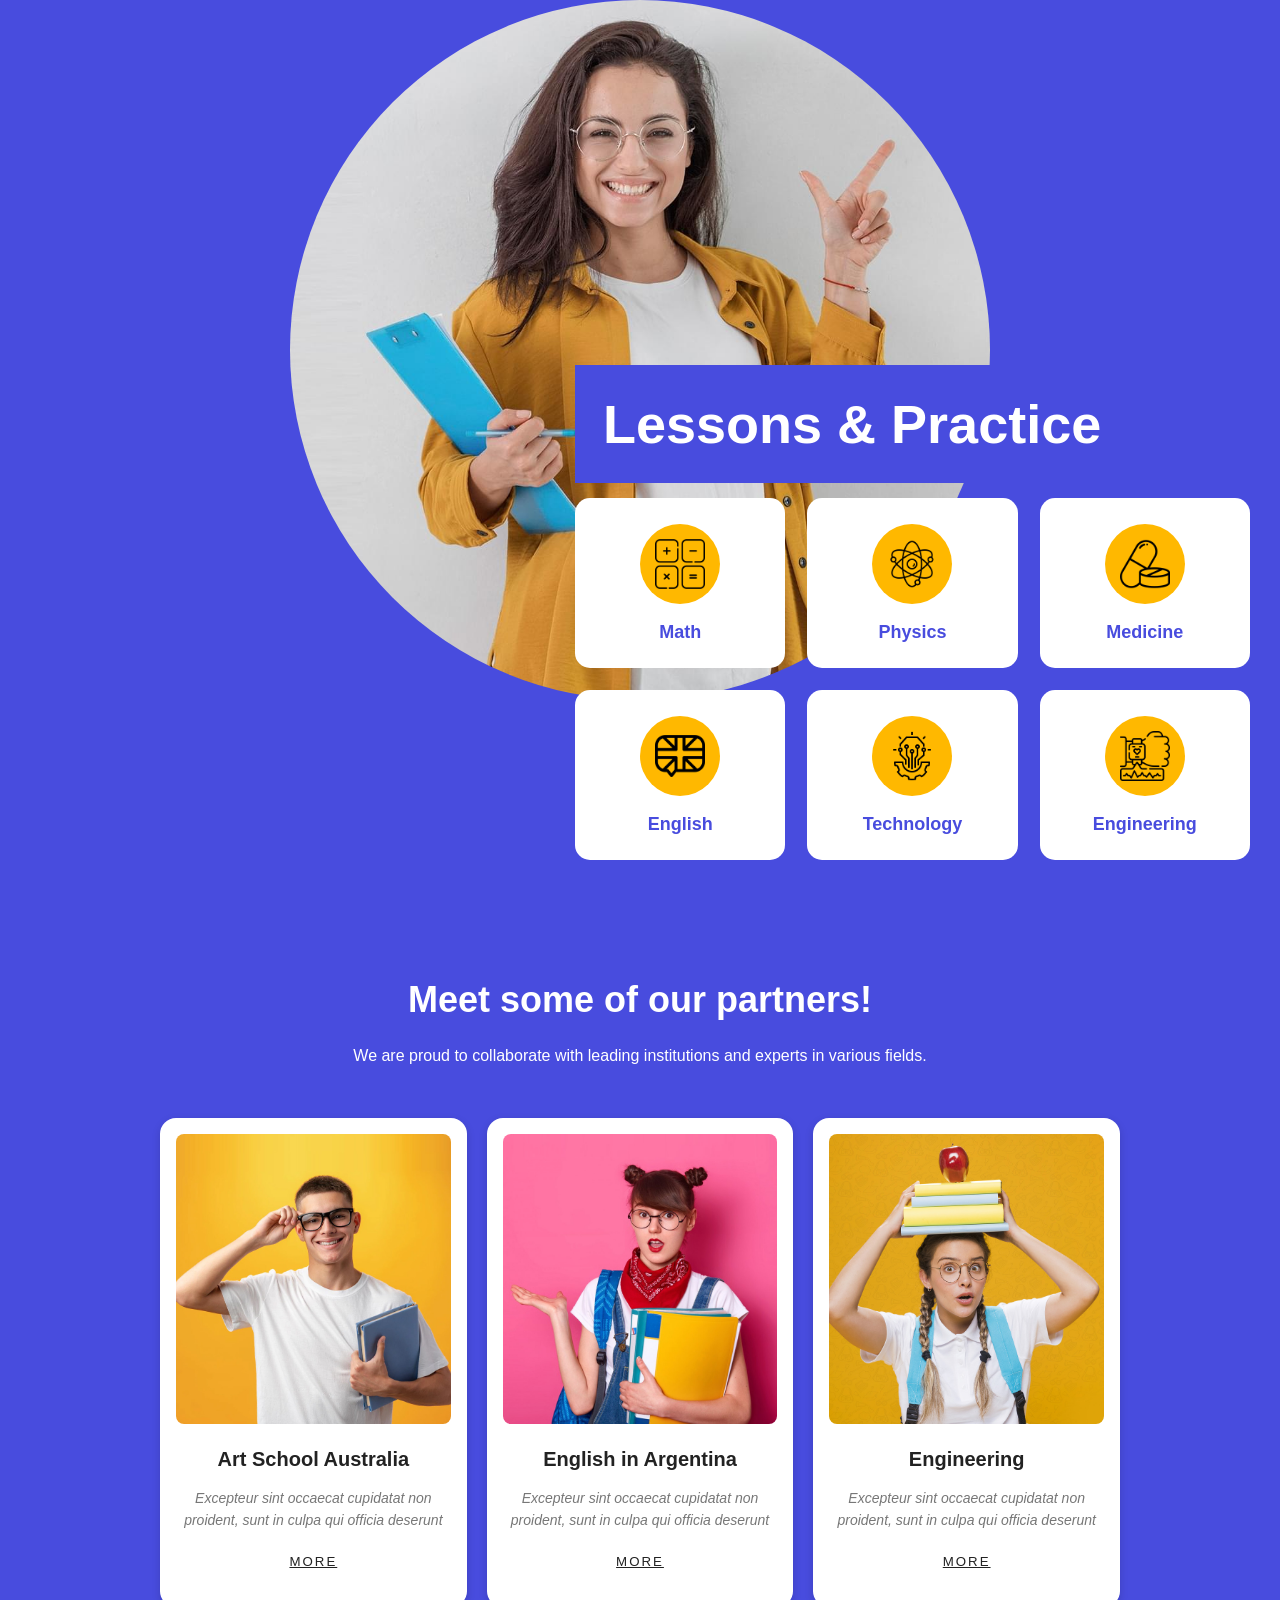
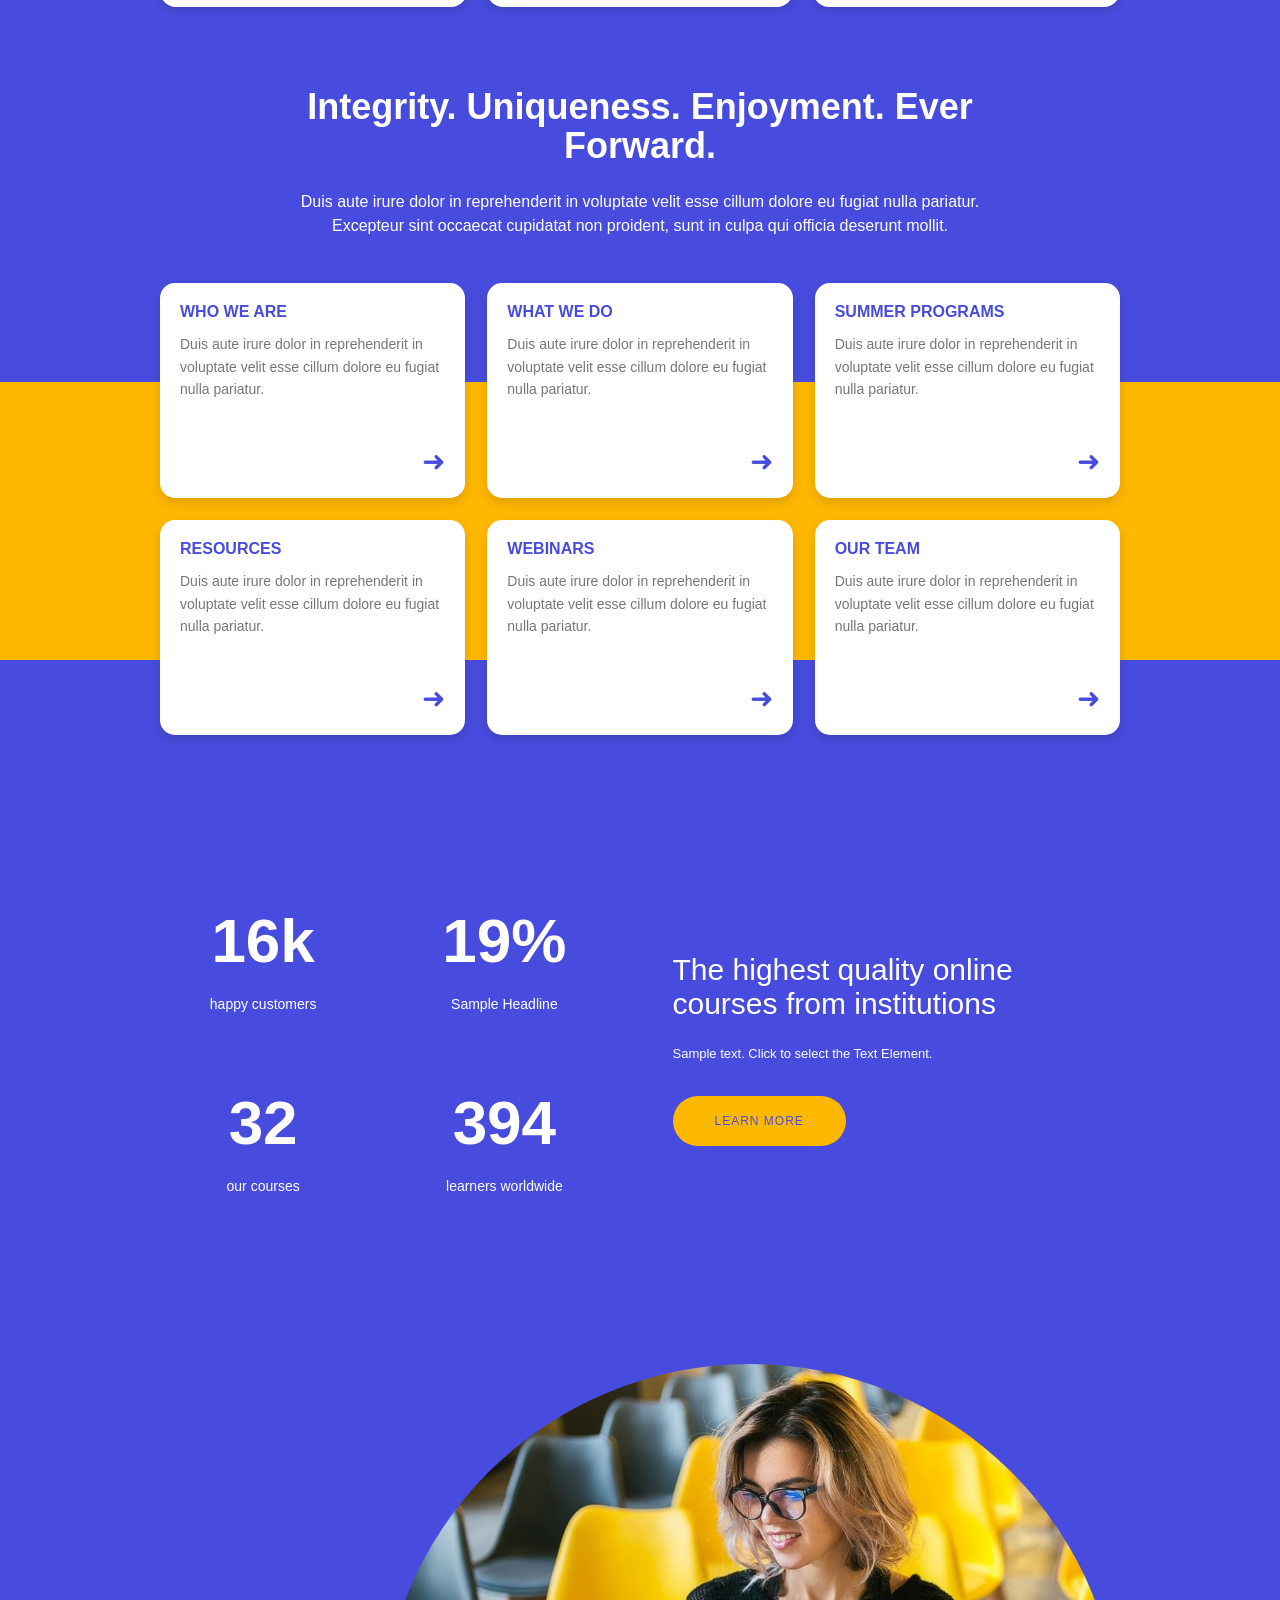
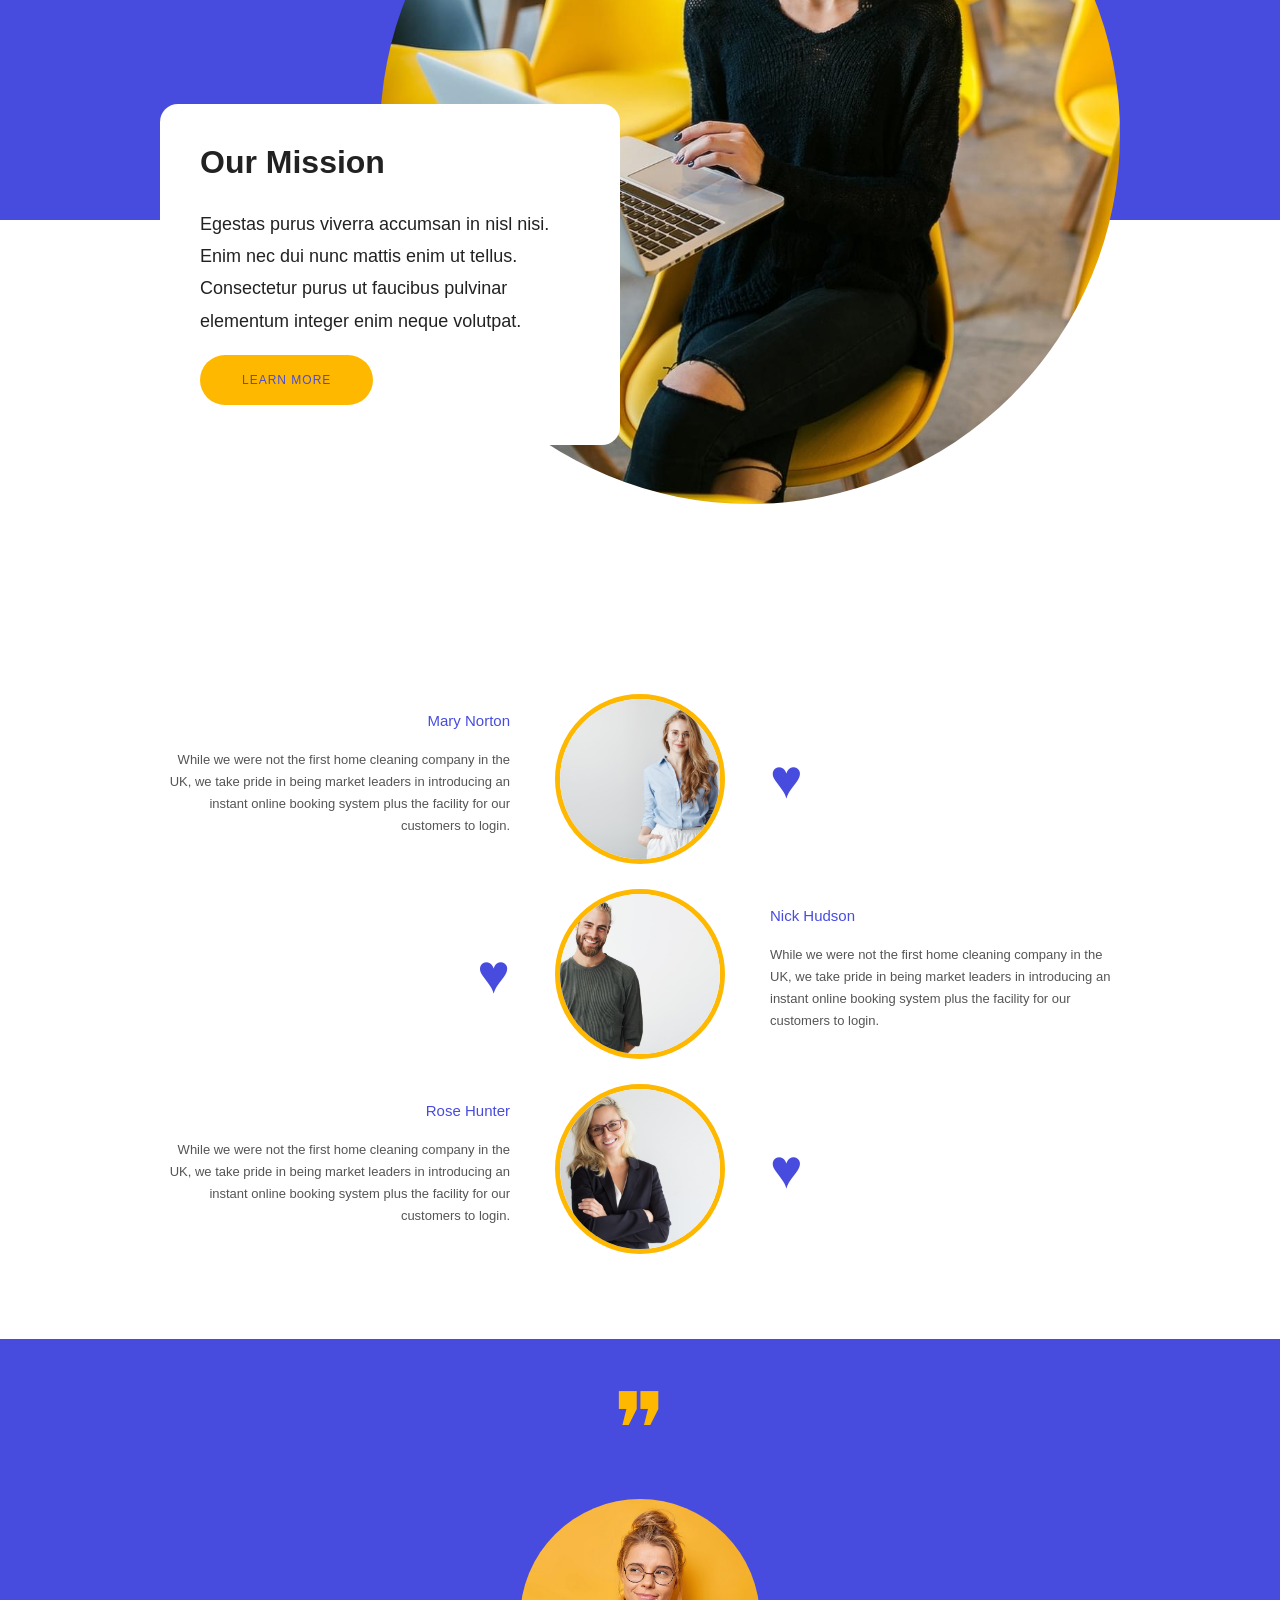
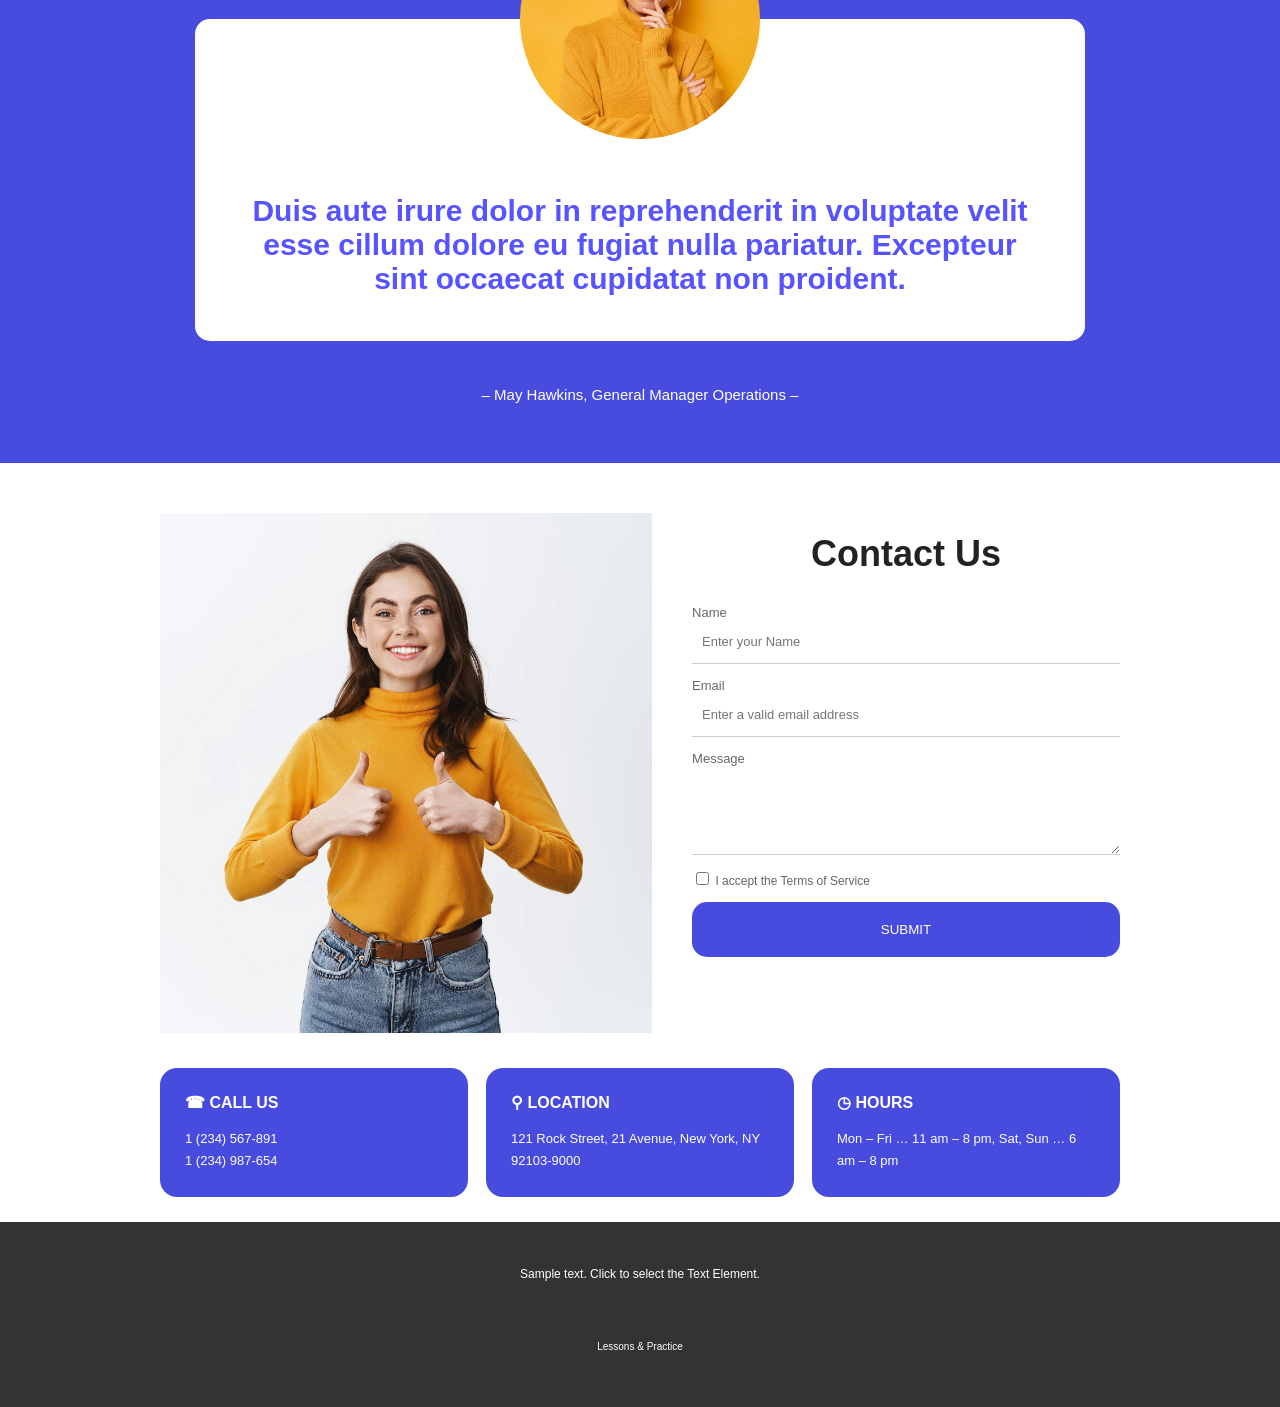
==== commit bc980859: "new" ====
--- a/lab_3/lab3.html
+++ b/lab_3/lab3.html
@@ -128,7 +128,7 @@
                 <div><strong>394</strong><span>learners worldwide</span></div>
             </div>
             <div class="courses-text"><h2>The highest quality online courses from institutions</h2>
-                <p>Sample text. Click to select the Text Element.</p><a class="yellow-button" href="#contact">LEARN MORE</a>
+                <p>Sample text. Click to select the Text Element.</p><a class="yellow-button">LEARN MORE</a>
             </div>
         </section>
         <section class="block5" id="mission">
@@ -137,7 +137,7 @@
                 <div class="mission-card">
                     <h2>Our Mission</h2>
                     <p>Egestas purus viverra accumsan in nisl nisi. Enim nec dui nunc mattis enim ut tellus. Consectetur purus ut faucibus pulvinar elementum integer enim neque volutpat.</p>
-                    <a class="yellow-button" href="#contact">LEARN MORE</a></div>
+                    <a class="yellow-button">LEARN MORE</a></div>
             </div>
         </section>
         <section class="block6 section-wrap" aria-label="Our community">
--- a/lab_3/lab3.css
+++ b/lab_3/lab3.css
@@ -6,7 +6,7 @@
 }
 .div12 {
     width: 700px;
-    height: 700px;
+    height: 900px;
     margin: 0 auto;
     position: relative;
     display: flex;
